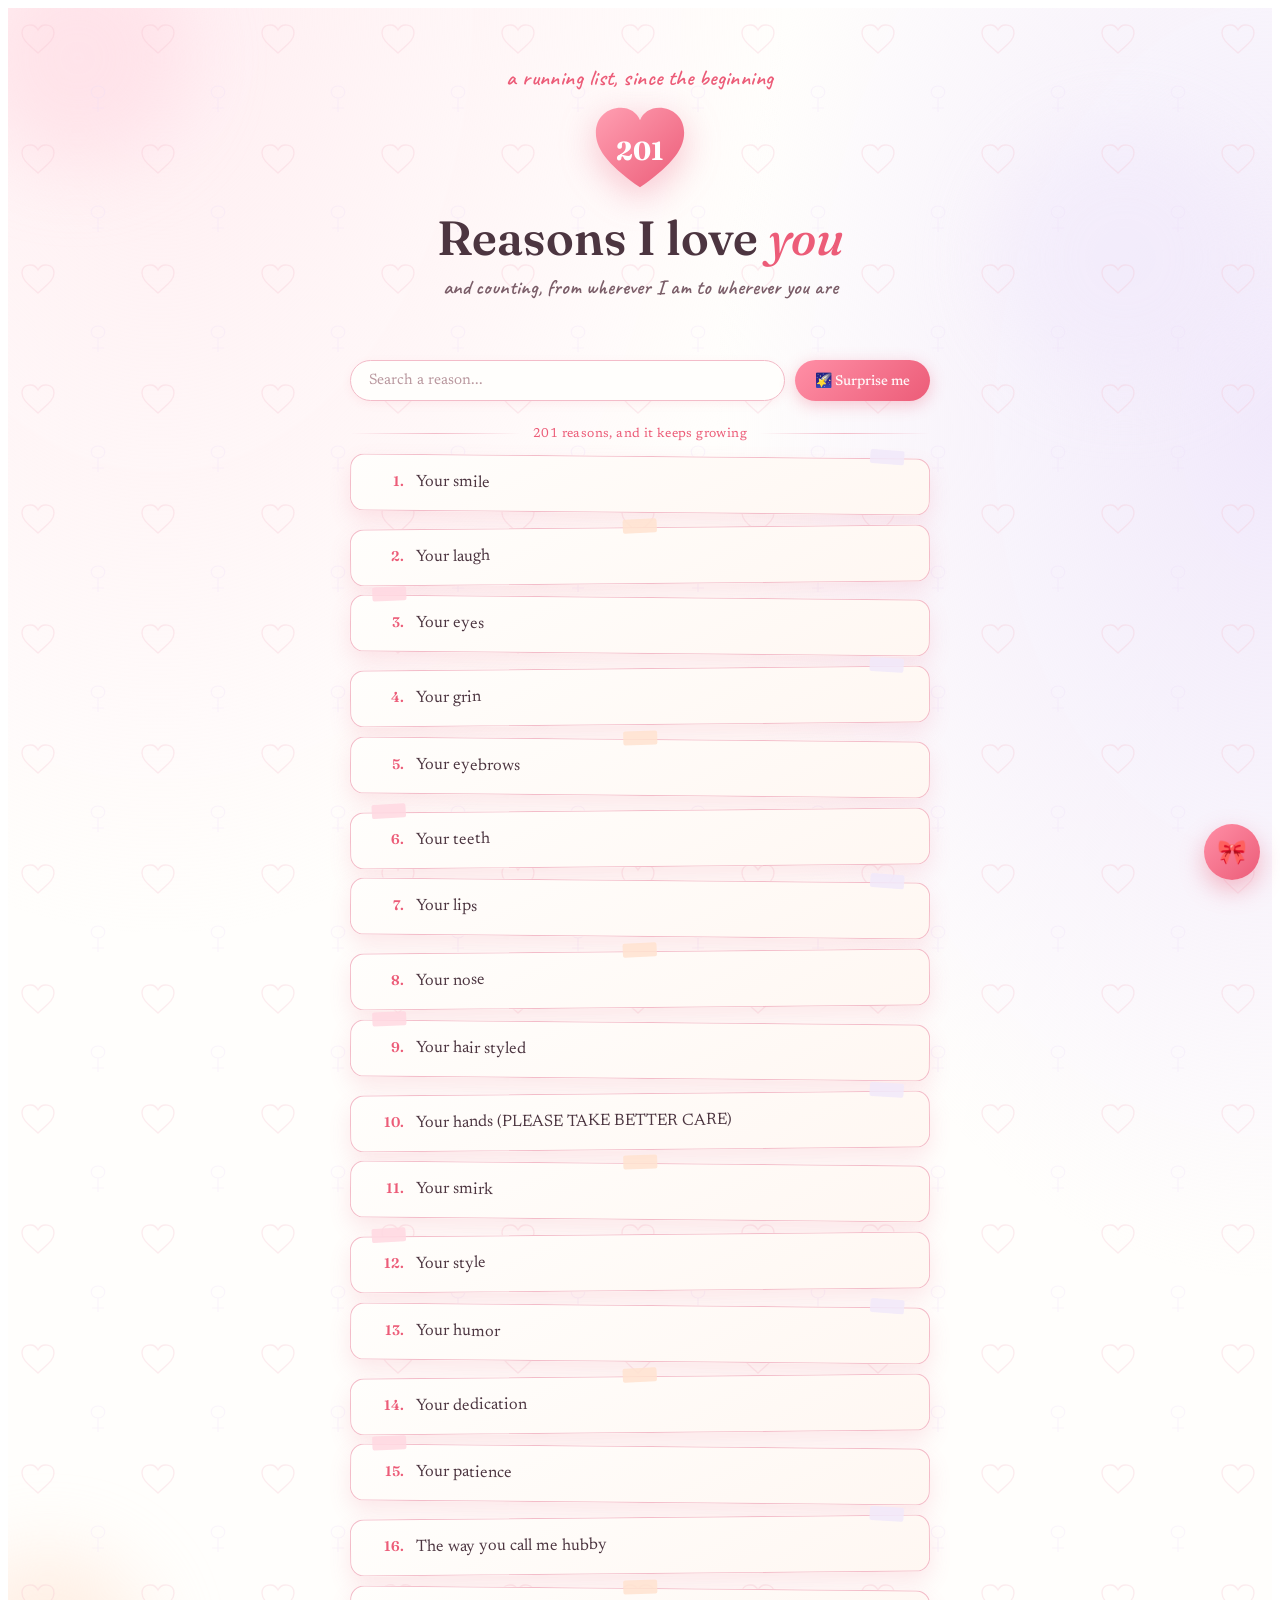
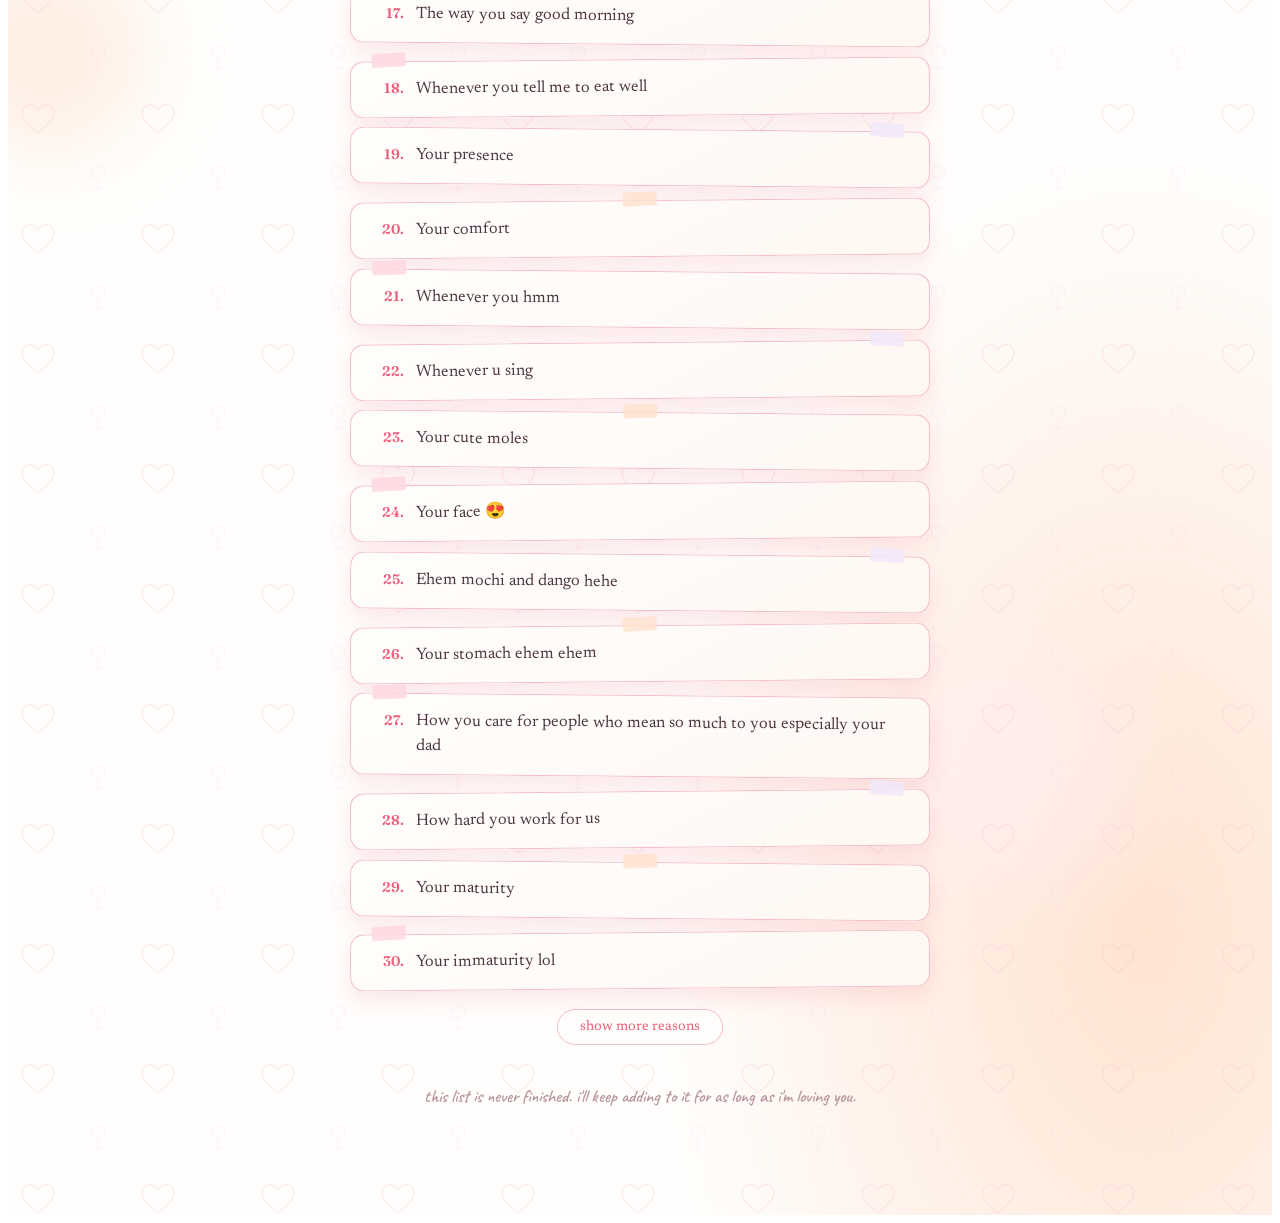
==== index.html @ fa2002d8 "Add files via upload" ====
<!DOCTYPE html>
<html lang="en">

<head>
    <meta charset="UTF-8">
    <meta name="viewport" content="width=device-width, initial-scale=1.0">

    <title>Reasons I Love You ❤️</title>

    <link rel="manifest" href="manifest.json">

    <meta name="theme-color" content="#F78DA7">

    <meta name="apple-mobile-web-app-capable" content="yes">
    <meta name="apple-mobile-web-app-status-bar-style" content="default">
    <meta name="apple-mobile-web-app-title" content="Love ❤️">

    <link rel="apple-touch-icon" href="icon-192.png">
</head>

<body>

<style>
@import url('https://fonts.googleapis.com/css2?family=Fraunces:opsz,wght@9..144,300;9..144,500;9..144,600;9..144,700&family=Newsreader:ital,wght@0,400;0,500;1,400&family=Caveat:wght@500;600;700&display=swap');

.dap-root {
  --white: #fffefc;
  --cream: #fff7f2;
  --blush: #ffeef2;
  --blush-mid: #ffd9e2;
  --lavender: #f1e9fb;
  --peach: #ffe3d1;
  --pink: #ff8fa6;
  --pink-deep: #ec5c78;
  --rose-line: #f3bcc9;
  --gold: #eec583;
  --gold-soft: #f6dcae;
  --ink: #4c3540;
  --ink-soft: #7a5d68;
  --muted: #b9989f;
  font-family: 'Newsreader', serif;
  color: var(--ink);
  background:
    radial-gradient(ellipse 90% 60% at 12% 0%, var(--blush) 0%, transparent 55%),
    radial-gradient(ellipse 80% 55% at 100% 15%, var(--lavender) 0%, transparent 55%),
    radial-gradient(ellipse 70% 50% at 90% 90%, var(--peach) 0%, transparent 55%),
    var(--white);
  min-height: 100vh;
  padding: 0;
  margin: 0;
  overflow-x: hidden;
  position: relative;
}

.dap-root * { box-sizing: border-box; }

/* ---------- background life: blobs, doodle texture, drifting petals ---------- */

.dap-blobs {
  position: absolute;
  inset: 0;
  overflow: hidden;
  pointer-events: none;
  z-index: 0;
}
.dap-blob {
  position: absolute;
  border-radius: 50%;
  filter: blur(38px);
  opacity: 0.55;
}

.dap-pattern {
  position: absolute;
  inset: 0;
  pointer-events: none;
  z-index: 0;
  opacity: 0.5;
  background-image: url("data:image/svg+xml,%3Csvg xmlns='http://www.w3.org/2000/svg' width='120' height='120'%3E%3Cg fill='none' stroke='%23f3bcc9' stroke-width='1.4' opacity='0.55'%3E%3Cpath d='M30 22c-4-8-16-6-16 3 0 8 9 13 16 20 7-7 16-12 16-20 0-9-12-11-16-3z'/%3E%3C/g%3E%3Cg fill='none' stroke='%23e9d8f7' stroke-width='1.2' opacity='0.5'%3E%3Cpath d='M90 78c9 0 9 12 0 12s-9-12 0-12z'/%3E%3Cpath d='M90 90v14M84 100h12'/%3E%3C/g%3E%3C/svg%3E");
  background-size: 120px 120px;
}

.dap-petals {
  position: absolute;
  inset: 0;
  overflow: hidden;
  pointer-events: none;
  z-index: 0;
}
.dap-petal {
  position: absolute;
  bottom: -30px;
  opacity: 0;
}
@media (prefers-reduced-motion: no-preference) {
  .dap-petal { animation: dapFloat linear infinite; }
}
@keyframes dapFloat {
  0% { transform: translateY(0) translateX(0) rotate(0deg); opacity: 0; }
  10% { opacity: 0.7; }
  50% { transform: translateY(-52vh) translateX(var(--dap-drift, 20px)) rotate(180deg); }
  90% { opacity: 0.5; }
  100% { transform: translateY(-100vh) translateX(0) rotate(360deg); opacity: 0; }
}

/* ---------- layout ---------- */

.dap-wrap {
  position: relative;
  z-index: 1;
  max-width: 620px;
  margin: 0 auto;
  padding: 56px 20px 90px;
}

.dap-hero {
  text-align: center;
  padding-bottom: 30px;
}

.dap-eyebrow {
  font-family: 'Caveat', cursive;
  font-weight: 600;
  font-size: 22px;
  color: var(--pink-deep);
  letter-spacing: 0.02em;
  margin-bottom: 4px;
}

.dap-heart-badge {
  width: 96px;
  height: 96px;
  margin: 8px auto 16px;
  position: relative;
}
.dap-heart-badge svg { width: 100%; height: 100%; filter: drop-shadow(0 10px 18px rgba(236, 92, 120, 0.35)); }
.dap-heart-count {
  position: absolute;
  inset: 0;
  display: flex;
  align-items: center;
  justify-content: center;
  padding-top: 6px;
  font-family: 'Fraunces', serif;
  font-weight: 700;
  font-size: 26px;
  color: #fff;
}

.dap-title {
  font-family: 'Fraunces', serif;
  font-optical-sizing: auto;
  font-weight: 600;
  font-size: clamp(32px, 8vw, 48px);
  line-height: 1.08;
  margin: 0 0 10px;
  color: var(--ink);
}
.dap-title em {
  font-style: italic;
  font-weight: 500;
  color: var(--pink-deep);
}

.dap-sub {
  color: var(--ink-soft);
  font-family: 'Caveat', cursive;
  font-weight: 600;
  font-size: 21px;
  margin: 0;
}

.dap-controls {
  display: flex;
  gap: 10px;
  margin: 30px 0 8px;
  align-items: center;
}

.dap-search {
  flex: 1;
  background: var(--white);
  border: 1px solid var(--rose-line);
  border-radius: 999px;
  padding: 12px 18px;
  color: var(--ink);
  font-family: 'Newsreader', serif;
  font-size: 15px;
  outline: none;
  box-shadow: 0 3px 10px rgba(236, 92, 120, 0.08);
  transition: border-color 0.2s ease, box-shadow 0.2s ease;
}
.dap-search::placeholder { color: var(--muted); }
.dap-search:focus { border-color: var(--pink); box-shadow: 0 3px 14px rgba(236, 92, 120, 0.18); }

.dap-shuffle {
  flex-shrink: 0;
  background: linear-gradient(135deg, var(--pink), var(--pink-deep));
  border: none;
  color: #fff5f7;
  font-family: 'Newsreader', serif;
  font-size: 14px;
  font-weight: 500;
  border-radius: 999px;
  padding: 12px 20px;
  cursor: pointer;
  display: flex;
  align-items: center;
  gap: 7px;
  box-shadow: 0 4px 16px rgba(236, 92, 120, 0.32);
  transition: transform 0.15s ease, box-shadow 0.15s ease;
  white-space: nowrap;
}
.dap-shuffle:hover { transform: translateY(-1px); box-shadow: 0 6px 20px rgba(236, 92, 120, 0.42); }
.dap-shuffle:active { transform: translateY(0); }

.dap-spotlight {
  position: relative;
  margin: 22px 0 6px;
  padding: 26px 24px;
  border-radius: 18px;
  background: linear-gradient(160deg, var(--white), var(--blush));
  color: var(--ink);
  box-shadow: 0 18px 40px rgba(236, 92, 120, 0.18), 0 0 0 1px var(--rose-line) inset;
  transform-origin: top center;
  animation: dapSpotlightIn 0.5s cubic-bezier(0.2, 0.9, 0.3, 1.2);
}
@keyframes dapSpotlightIn {
  from { opacity: 0; transform: translateY(-14px) scale(0.96); }
  to { opacity: 1; transform: translateY(0) scale(1); }
}
.dap-spotlight-label {
  font-family: 'Caveat', cursive;
  font-weight: 600;
  font-size: 19px;
  color: var(--pink-deep);
  margin-bottom: 6px;
  display: block;
}
.dap-spotlight-text {
  font-family: 'Fraunces', serif;
  font-weight: 500;
  font-size: clamp(19px, 4.4vw, 23px);
  line-height: 1.4;
  margin: 0;
}
.dap-spotlight-close {
  position: absolute;
  top: 14px; right: 16px;
  background: none;
  border: none;
  color: var(--muted);
  font-size: 20px;
  cursor: pointer;
  line-height: 1;
  padding: 4px;
}

.dap-count-line {
  text-align: center;
  color: var(--muted);
  font-size: 13px;
  letter-spacing: 0.03em;
  margin: 26px 0 16px;
  display: flex;
  align-items: center;
  gap: 12px;
}
.dap-count-line::before, .dap-count-line::after {
  content: "";
  flex: 1;
  height: 1px;
  background: linear-gradient(90deg, transparent, var(--rose-line), transparent);
}
.dap-count-line span { color: var(--pink-deep); white-space: nowrap; }

.dap-list {
  display: flex;
  flex-direction: column;
  gap: 14px;
}

.dap-card {
  position: relative;
  background: linear-gradient(155deg, var(--white), var(--cream));
  color: var(--ink);
  border-radius: 14px;
  padding: 16px 20px;
  box-shadow: 0 10px 22px rgba(236, 92, 120, 0.14), 0 0 0 1px var(--rose-line) inset;
  display: flex;
  gap: 12px;
  align-items: flex-start;
  transition: transform 0.15s ease, box-shadow 0.15s ease;
}
.dap-card:nth-child(even) { transform: rotate(-0.5deg); }
.dap-card:nth-child(odd) { transform: rotate(0.5deg); }
.dap-card:hover { transform: translateY(-2px) rotate(0deg); box-shadow: 0 14px 28px rgba(236, 92, 120, 0.2), 0 0 0 1px var(--pink) inset; }

.dap-card::before {
  content: "";
  position: absolute;
  top: -8px;
  left: 22px;
  width: 34px;
  height: 14px;
  border-radius: 2px;
  opacity: 0.85;
  transform: rotate(-3deg);
}
.dap-card:nth-child(3n)::before { background: var(--blush-mid); left: 22px; transform: rotate(-3deg); }
.dap-card:nth-child(3n+1)::before { background: var(--lavender); left: auto; right: 26px; transform: rotate(4deg); }
.dap-card:nth-child(3n+2)::before { background: var(--peach); left: 50%; margin-left: -17px; transform: rotate(-2deg); }

.dap-num {
  font-family: 'Fraunces', serif;
  font-weight: 600;
  font-size: 14px;
  color: var(--pink-deep);
  min-width: 34px;
  text-align: right;
  padding-top: 2px;
  flex-shrink: 0;
}

.dap-text {
  font-size: 16.5px;
  line-height: 1.5;
  margin: 0;
}

.dap-empty {
  text-align: center;
  color: var(--muted);
  font-family: 'Caveat', cursive;
  font-weight: 600;
  font-size: 20px;
  padding: 30px 0;
}

.dap-more {
  display: block;
  margin: 20px auto 0;
  background: var(--white);
  border: 1px solid var(--rose-line);
  color: var(--pink-deep);
  padding: 10px 22px;
  border-radius: 999px;
  font-family: 'Newsreader', serif;
  font-size: 14px;
  cursor: pointer;
  transition: background 0.2s ease, box-shadow 0.2s ease;
}
.dap-more:hover { background: var(--blush); box-shadow: 0 4px 14px rgba(236, 92, 120, 0.16); }

.dap-footer-note {
  text-align: center;
  font-family: 'Caveat', cursive;
  font-weight: 600;
  color: var(--muted);
  font-size: 18px;
  margin-top: 40px;
}

/* ---------- stickers ---------- */

.dap-sticker-layer {
  position: absolute;
  inset: 0;
  z-index: 4;
  pointer-events: none;
}

.dap-sticker {
  position: absolute;
  pointer-events: auto;
  touch-action: none;
  cursor: grab;
  user-select: none;
  filter: drop-shadow(0 6px 10px rgba(76, 53, 64, 0.18));
  transition: filter 0.15s ease;
}
.dap-sticker:active { cursor: grabbing; }
.dap-sticker svg { display: block; width: 100%; height: 100%; }
.dap-sticker img { display: block; width: 100%; height: 100%; object-fit: contain; pointer-events: none; }
.dap-sticker.dap-selected {
  outline: 2px dashed var(--pink);
  outline-offset: 6px;
  border-radius: 8px;
}

.dap-sticker-toolbar {
  position: absolute;
  bottom: calc(100% + 10px);
  left: 50%;
  transform: translateX(-50%);
  display: flex;
  gap: 6px;
  background: var(--white);
  border: 1px solid var(--rose-line);
  border-radius: 999px;
  padding: 5px 6px;
  box-shadow: 0 8px 18px rgba(76, 53, 64, 0.18);
  white-space: nowrap;
}
.dap-sticker-toolbar button {
  border: none;
  background: none;
  cursor: pointer;
  font-size: 15px;
  width: 26px;
  height: 26px;
  border-radius: 50%;
  display: flex;
  align-items: center;
  justify-content: center;
  color: var(--ink-soft);
  transition: background 0.15s ease;
}
.dap-sticker-toolbar button:hover { background: var(--blush); }
.dap-sticker-toolbar button.dap-sticker-delete { color: var(--pink-deep); }

.dap-sticker-tray {
  position: fixed;
  right: 20px;
  bottom: 20px;
  z-index: 20;
}
.dap-sticker-fab {
  width: 56px;
  height: 56px;
  border-radius: 50%;
  border: none;
  background: linear-gradient(135deg, var(--pink), var(--pink-deep));
  color: #fff;
  font-size: 24px;
  cursor: pointer;
  box-shadow: 0 10px 24px rgba(236, 92, 120, 0.4);
  display: flex;
  align-items: center;
  justify-content: center;
  transition: transform 0.15s ease;
}
.dap-sticker-fab:hover { transform: scale(1.06); }

.dap-sticker-panel {
  position: absolute;
  right: 0;
  bottom: 68px;
  width: 220px;
  background: var(--white);
  border: 1px solid var(--rose-line);
  border-radius: 16px;
  padding: 16px;
  box-shadow: 0 16px 36px rgba(76, 53, 64, 0.22);
}
.dap-sticker-panel-head {
  display: flex;
  align-items: center;
  justify-content: space-between;
  margin-bottom: 10px;
}
.dap-sticker-panel-title {
  font-family: 'Caveat', cursive;
  font-weight: 600;
  font-size: 19px;
  color: var(--pink-deep);
}
.dap-sticker-panel-close {
  border: none;
  background: none;
  color: var(--muted);
  font-size: 18px;
  cursor: pointer;
  line-height: 1;
}
.dap-sticker-options {
  display: grid;
  grid-template-columns: repeat(4, 1fr);
  gap: 8px;
  margin-bottom: 12px;
}
.dap-sticker-option {
  width: 100%;
  aspect-ratio: 1;
  border: 1px solid var(--rose-line);
  background: var(--cream);
  border-radius: 10px;
  cursor: pointer;
  padding: 6px;
  transition: transform 0.15s ease, background 0.15s ease;
}
.dap-sticker-option:hover { transform: translateY(-1px); background: var(--blush); }
.dap-sticker-option svg { width: 100%; height: 100%; }

.dap-sticker-upload {
  display: flex;
  align-items: center;
  justify-content: center;
  gap: 6px;
  border: 1px dashed var(--pink);
  border-radius: 10px;
  padding: 10px;
  font-size: 13.5px;
  color: var(--pink-deep);
  cursor: pointer;
  text-align: center;
  transition: background 0.15s ease;
}
.dap-sticker-upload:hover { background: var(--blush); }

.dap-sticker-hint {
  font-size: 11.5px;
  color: var(--muted);
  text-align: center;
  margin-top: 8px;
  line-height: 1.4;
}

@media (max-width: 420px) {
  .dap-controls { flex-wrap: wrap; }
  .dap-shuffle { width: 100%; justify-content: center; }
  .dap-sticker-panel { width: 200px; }
}

.update-popup{

position:fixed;
inset:0;

background:rgba(0,0,0,.45);

display:flex;

justify-content:center;

align-items:center;

z-index:99999;

backdrop-filter:blur(8px);

transition:.35s;

}

.hidden{

opacity:0;
pointer-events:none;

}

.update-card{

background:white;

width:330px;

max-width:90%;

border-radius:25px;

padding:30px;

text-align:center;

box-shadow:0 20px 60px rgba(0,0,0,.25);

animation:pop .35s ease;

}

.heart{

font-size:60px;

margin-bottom:15px;

animation:pulse 2s infinite;

}

.update-card h2{

margin-bottom:10px;

}

.update-card p{

line-height:1.6;

color:#666;

margin-bottom:25px;

}

#updateBtn{

border:none;

background:#F78DA7;

color:white;

padding:14px 28px;

border-radius:30px;

font-size:16px;

cursor:pointer;

transition:.25s;

}

#updateBtn:hover{

transform:scale(1.05);

}

@keyframes pop{

from{

transform:scale(.8);

opacity:0;

}

to{

transform:scale(1);

opacity:1;

}

}

@keyframes pulse{

50%{

transform:scale(1.08);

}

}
</style>

<div class="dap-root" id="dapRoot">
  <div class="dap-blobs" id="dapBlobs"></div>
  <div class="dap-pattern"></div>
  <div class="dap-petals" id="dapPetals"></div>
  <div class="dap-sticker-layer" id="dapStickerLayer"></div>

  <div class="dap-wrap">

    <div class="dap-hero">
      <div class="dap-eyebrow">a running list, since the beginning</div>
      <div class="dap-heart-badge">
        <svg viewBox="0 0 100 90" xmlns="http://www.w3.org/2000/svg">
          <defs>
            <linearGradient id="dapHeartGrad" x1="0" y1="0" x2="1" y2="1">
              <stop offset="0%" stop-color="#ff9fb2"/>
              <stop offset="100%" stop-color="#ec5c78"/>
            </linearGradient>
          </defs>
          <path fill="url(#dapHeartGrad)" d="M50 86C22 66 4 49 4 29 4 13 16 3 30 3c9 0 17 5 20 13 3-8 11-13 20-13 14 0 26 10 26 26 0 20-18 37-46 57z"/>
        </svg>
        <div class="dap-heart-count" id="dapMoonCount">200</div>
      </div>
      <h1 class="dap-title">Reasons I love <em>you</em></h1>
      <p class="dap-sub">and counting, from wherever I am to wherever you are</p>
    </div>

    <div class="dap-controls">
      <input class="dap-search" id="dapSearch" type="text" placeholder="Search a reason..." />
      <button class="dap-shuffle" id="dapShuffle">🌠 Surprise me</button>
    </div>

    <div id="dapSpotlightHolder"></div>

    <div class="dap-count-line"><span id="dapCountLine">200 reasons, and it keeps growing</span></div>

    <div class="dap-list" id="dapList"></div>
    <div id="dapEmpty" class="dap-empty" style="display:none;">no reasons match that search — but there are hundreds more below 🤍</div>
    <button class="dap-more" id="dapMore" style="display:none;">show more reasons</button>

    <p class="dap-footer-note">this list is never finished. i'll keep adding to it for as long as i'm loving you.</p>
  </div>

  <div class="dap-sticker-tray">
    <button class="dap-sticker-fab" id="dapStickerFab" aria-label="Add sticker" title="Add sticker">🎀</button>
    <div class="dap-sticker-panel" id="dapStickerPanel" hidden>
      <div class="dap-sticker-panel-head">
        <span class="dap-sticker-panel-title">add a sticker</span>
        <button class="dap-sticker-panel-close" id="dapStickerPanelClose" aria-label="close">×</button>
      </div>
      <div class="dap-sticker-options" id="dapStickerOptions"></div>
      <label class="dap-sticker-upload">
        📎 upload a PNG
        <input type="file" accept="image/png,image/jpeg,image/webp" id="dapStickerUpload" hidden />
      </label>
      <div class="dap-sticker-hint">drag stickers anywhere · tap one to resize, rotate or delete</div>
    </div>
  </div>
</div>

<script>
(function () {
  const STORAGE_KEY = 'reasons';
  const STICKER_KEY = 'stickers';
  const SHARED = true;

  const SEED_REASONS = [
    "Your smile","Your laugh","Your eyes","Your grin","Your eyebrows","Your teeth","Your lips","Your nose",
    "Your hair styled","Your hands (PLEASE TAKE BETTER CARE)","Your smirk","Your style","Your humor",
    "Your dedication","Your patience","The way you call me hubby","The way you say good morning",
    "Whenever you tell me to eat well","Your presence","Your comfort","Whenever you hmm","Whenever u sing",
    "Your cute moles","Your face 😍","Ehem mochi and dango hehe","Your stomach ehem ehem",
    "How you care for people who mean so much to you especially your dad","How hard you work for us",
    "Your maturity","Your immaturity lol","Your sleepy voice when u wake up",
    "Whenever you welcome me back or when im going out","The way you say ni-","Your drawings",
    "Your silly poses and pictures","How you respect me and my choices","How you support me in everything i do",
    "Your movie/show recommendations","How you cherish what people give you","How strong you are mentally",
    "I love calling you my girlfriend","I love calling you my wife","How you talk about our future",
    "YOUR DANCING LOL I STILL REMEMBER HAHA","Your freaky side hehe","Your weird side (my fav)",
    "Whenever you blow kisses","Your voice holy Your voice is my fav","Your art",
    "I love you honey mwah mwah ❤️","The way you try to hide when u get shy","The way you scrunch your nose",
    "How you remember tiny details about me","How you say my name when you're annoyed lol",
    "Your competitive side during games","How you pout (i can tell by the way u talk) when you lose",
    "How you still say \"hug me\" over call, even from far away","How you hum","Your handwriting",
    "How you still sit through a call even when you're exhausted from work","How you get excited over food",
    "Your bravery when things get hard","How honest you are with me","Your random thoughts you text me",
    "The way you say \"wait wait wait\" or \"did you know?\" before telling a story",
    "Your storytelling, even the long ones","How you always double check if I ate",
    "Your protectiveness over the people you love","How you apologize when you're wrong",
    "The kiss you always send, like it's real","The way you fall asleep on calls","Your morning texts",
    "Your soft spot for animals","How you talk to pets in baby voice","Your organized chaos",
    "How you plan surprises for me","Your terrible jokes that make me laugh anyway",
    "The way you say \"no but listen\"","How you remember our inside jokes","Your loyalty",
    "How you never give up on us","The way you style your clothing","How you dance to TikTok dances",
    "Your bad singing that I secretly love","How you take care of me when I'm sick over the phone",
    "The way you say \"take care\" every time","Your ambition","How you dream big for us",
    "Your soft heart under all the sarcasm","How you tease me but mean well",
    "Your resting face that looks mad but isn't","How you get shy over compliments",
    "Your effort in every little thing you do","The way you say my name softly",
    "How just hearing your voice fixes my whole day",
    "How you still make time for me between shifts, even exhausted","Your jealousy that you try to hide",
    "How you always choose us over pride","Your patience with my nonsense","The way you listen when I rant",
    "Your advice","How you never make me feel small","Your childhood stories",
    "How your eyes light up talking about your passions","How you save memes for me",
    "Your bad moods that still soften around me","How you never sleep angry","Your forgiveness",
    "The way you say sorry first","Your quiet strength","How you show up even when tired",
    "Your effort to understand me","The way you remember my schedule better than I do",
    "Your reminders to drink water","How you keep photos of me","Your nostalgia over small moments",
    "How you say \"remember when\"","How you still wake up at 4am and show up for work",
    "How you make your data last just to keep talking to me",
    "How you squeeze in a text on your break just so I know you're okay","Your calm during my panics",
    "How you ground me","Your silence that still comforts me",
    "How you stay on the phone with me even in silence, just so I'm not alone","Your randomness",
    "How you make ordinary days feel special","Your excitement over small wins","How proud you get of me",
    "How you defend me","How protective you are of me even from miles away","Your manners",
    "How you treat strangers kindly","Your patience with kids LOL",
    "How gentle you are with people who are struggling","Your empathy","How you cry at movies and deny it",
    "Your soft spot for sad songs","How you get quiet when you're deep in thought",
    "How you always come back to talk it out","Your communication, even when it's hard",
    "How you never give me silent treatment for long ehem","Your maturity in fights",
    "How you choose us over winning arguments","Your softness after an argument",
    "How you always check if I'm okay after","Your care in little gestures","Your thoughtfulness in gifts",
    "How you notice when something's off with me","Your intuition about my moods",
    "How you always know what to say","Your comfort food recommendations","Your generosity",
    "How you never make me feel like a burden","Your patience teaching me things",
    "How you explain things simply","Your knowledge, you know a bit of everything",
    "How curious you are about the world","Your love for learning","How you get invested in random topics",
    "Your rants about things you're passionate about","How cute you look mid-rant",
    "Your determination once you set a goal","How you never really quit on things that matter",
    "Your resilience","How you bounce back from bad days","Your optimism, even when it's hard to have",
    "How you make me believe in good things again","Your faith in us",
    "How you never doubt \"us\" even when you doubt yourself","Your vulnerability with me",
    "How you let me see you cry","Your trust in me","How safe I feel with you","Your home-like feeling",
    "How you feel like comfort and adventure at once","Your future plans that always include me",
    "How you say \"when we\" instead of \"if we\"","Your little rituals with me",
    "How you never let a day pass without saying you love me","Your everything, honestly",
    "How lucky I feel to call you mine","How you never make the distance feel like an excuse",
    "How you send me pics of your day so I feel included in it",
    "How you never end a call without saying goodnight properly",
    "How you never let the distance stop you from being present in my life",
    "How you make me feel close to you despite the miles between us",
    "How you show me around wherever you are through video call",
    "How you text \"im home\" so I don't worry",
    "How you text \"welcome home\" which makes me feel im at home with you",
    "How you make effort to learn things about where I live",
    "The way you make effort to learn about my culture and religion",
    "How open you are to adopting my culture","How you fall asleep on call just to feel like I'm there",
    "How out of a whole group, it was always you I kept talking to after everyone else logged off",
    "How during my worst week, you still showed up for me",
    "How you've never made this feel one-sided, even from a whole country away",
    "How loving you long distance taught me patience I didn't know I had",
    "How whatever it takes to get to you, I'd rather do that than not have you",
    "How I know this type of love isn't easy, but the one that lasts a lifetime",
    "How hard you make me work for u",
    "I love you, today, tomorrow, and every day after mwah mwah ❤️"
  ];

  let reasons = [];
  let visibleCount = 30;
  const BATCH = 30;

  const listEl = document.getElementById('dapList');
  const emptyEl = document.getElementById('dapEmpty');
  const moreBtn = document.getElementById('dapMore');
  const searchEl = document.getElementById('dapSearch');
  const moonCountEl = document.getElementById('dapMoonCount');
  const countLineEl = document.getElementById('dapCountLine');
  const shuffleBtn = document.getElementById('dapShuffle');
  const spotlightHolder = document.getElementById('dapSpotlightHolder');

  function makeBlobs() {
    const holder = document.getElementById('dapBlobs');
    const specs = [
      { top: '-60px', left: '-40px', size: 220, color: 'var(--blush-mid)' },
      { top: '120px', left: '78%', size: 260, color: 'var(--lavender)' },
      { top: '55%', left: '-60px', size: 200, color: 'var(--peach)' },
      { top: '80%', left: '70%', size: 240, color: 'var(--blush)' }
    ];
    holder.innerHTML = specs.map(s =>
      `<div class="dap-blob" style="top:${s.top};left:${s.left};width:${s.size}px;height:${s.size}px;background:${s.color};"></div>`
    ).join('');
  }

  function makePetals() {
    const holder = document.getElementById('dapPetals');
    let html = '';
    const hearts = ['#ff9fb2', '#f3bcc9', '#e9c3ec'];
    for (let i = 0; i < 14; i++) {
      const left = Math.random() * 100;
      const size = Math.random() * 10 + 10;
      const duration = (Math.random() * 10 + 14).toFixed(1);
      const delay = (Math.random() * 14).toFixed(1);
      const drift = (Math.random() * 60 - 30).toFixed(0);
      const color = hearts[i % hearts.length];
      html += `<svg class="dap-petal" viewBox="0 0 32 28" style="left:${left}%;width:${size}px;height:${size}px;animation-duration:${duration}s;animation-delay:${delay}s;--dap-drift:${drift}px;">
        <path fill="${color}" d="M16 26C7 20 1 15 1 9 1 4 5 1 9 1c3 0 6 2 7 5 1-3 4-5 7-5 4 0 8 3 8 8 0 6-6 11-15 17z"/>
      </svg>`;
    }
    holder.innerHTML = html;
  }

  async function loadReasons() {
    try {
      const result = await window.storage.get(STORAGE_KEY, SHARED);
      if (result && result.value) {
        reasons = JSON.parse(result.value);
      } else {
        reasons = SEED_REASONS.map((t, i) => ({ id: 'r' + i, text: t }));
        await window.storage.set(STORAGE_KEY, JSON.stringify(reasons), SHARED);
      }
    } catch (e) {
      reasons = SEED_REASONS.map((t, i) => ({ id: 'r' + i, text: t }));
      try { await window.storage.set(STORAGE_KEY, JSON.stringify(reasons), SHARED); } catch (e2) {}
    }
    renderAll();
  }

  function renderAll() {
    moonCountEl.textContent = reasons.length;
    countLineEl.textContent = reasons.length + ' reasons, and it keeps growing';
    renderList();
  }

  function renderList() {
    const query = searchEl.value.trim().toLowerCase();
    const filtered = query
      ? reasons.filter(r => r.text.toLowerCase().includes(query))
      : reasons;

    const slice = query ? filtered : filtered.slice(0, visibleCount);

    listEl.innerHTML = '';
    if (slice.length === 0) {
      emptyEl.style.display = 'block';
    } else {
      emptyEl.style.display = 'none';
      slice.forEach((r) => {
        const idx = reasons.indexOf(r) + 1;
        const card = document.createElement('div');
        card.className = 'dap-card';
        card.innerHTML = `<span class="dap-num">${idx}.</span><p class="dap-text"></p>`;
        card.querySelector('.dap-text').textContent = r.text;
        listEl.appendChild(card);
      });
    }

    moreBtn.style.display = (!query && filtered.length > visibleCount) ? 'block' : 'none';
  }

  moreBtn.addEventListener('click', () => {
    visibleCount += BATCH;
    renderList();
  });

  searchEl.addEventListener('input', () => renderList());

  shuffleBtn.addEventListener('click', () => {
    if (reasons.length === 0) return;
    const pick = reasons[Math.floor(Math.random() * reasons.length)];
    spotlightHolder.innerHTML = `
      <div class="dap-spotlight">
        <button class="dap-spotlight-close" aria-label="close">×</button>
        <span class="dap-spotlight-label">reason #${reasons.indexOf(pick) + 1}</span>
        <p class="dap-spotlight-text"></p>
      </div>
    `;
    spotlightHolder.querySelector('.dap-spotlight-text').textContent = pick.text;
    spotlightHolder.querySelector('.dap-spotlight-close').addEventListener('click', () => {
      spotlightHolder.innerHTML = '';
    });
  });

  makeBlobs();
  makePetals();
  loadReasons();

  /* ---------------- stickers ---------------- */

  const BUILT_IN_STICKERS = [
    { id: 'heart', svg: '<svg viewBox="0 0 100 90"><path fill="#ec5c78" d="M50 86C22 66 4 49 4 29 4 13 16 3 30 3c9 0 17 5 20 13 3-8 11-13 20-13 14 0 26 10 26 26 0 20-18 37-46 57z"/></svg>' },
    { id: 'flower', svg: '<svg viewBox="0 0 100 100"><g fill="#ff9fb2"><circle cx="50" cy="26" r="17"/><circle cx="74" cy="50" r="17"/><circle cx="50" cy="74" r="17"/><circle cx="26" cy="50" r="17"/></g><circle cx="50" cy="50" r="15" fill="#f6dcae"/></svg>' },
    { id: 'bow', svg: '<svg viewBox="0 0 100 60"><path fill="#f2647d" d="M46 30 6 6c-4 12-4 36 0 48zM54 30l40-24c4 12 4 36 0 48z"/><circle cx="50" cy="30" r="9" fill="#ec5c78"/></svg>' },
    { id: 'sparkle', svg: '<svg viewBox="0 0 100 100"><path fill="#eec583" d="M50 4c3 26 16 39 42 42-26 3-39 16-42 42-3-26-16-39-42-42 26-3 39-16 42-42z"/></svg>' },
    { id: 'kiss', svg: '<svg viewBox="0 0 100 60"><path fill="#ec5c78" d="M20 24c8-14 30-14 30 4 0-18 22-18 30-4 6 11-8 24-30 32-22-8-36-21-30-32z"/></svg>' },
    { id: 'cloud', svg: '<svg viewBox="0 0 100 60"><path fill="#e9d8f7" d="M25 50a17 17 0 010-34 22 22 0 0142-8 18 18 0 0113 33z"/></svg>' },
    { id: 'star', svg: '<svg viewBox="0 0 100 100"><path fill="#f6dcae" d="M50 4l13 30 33 4-24 23 6 33-28-16-28 16 6-33-24-23 33-4z"/></svg>' },
    { id: 'ribbon', svg: '<svg viewBox="0 0 100 100"><path fill="#f3bcc9" d="M50 10a20 20 0 110 40 20 20 0 010-40z"/><path fill="#ec5c78" d="M42 46l-14 44 22-12 22 12-14-44z"/></svg>' }
  ];

  let stickers = [];
  let selectedId = null;
  const stickerLayer = document.getElementById('dapStickerLayer');
  const stickerFab = document.getElementById('dapStickerFab');
  const stickerPanel = document.getElementById('dapStickerPanel');
  const stickerPanelClose = document.getElementById('dapStickerPanelClose');
  const stickerOptions = document.getElementById('dapStickerOptions');
  const stickerUpload = document.getElementById('dapStickerUpload');

  stickerOptions.innerHTML = BUILT_IN_STICKERS.map(s =>
    `<button type="button" class="dap-sticker-option" data-sticker="${s.id}">${s.svg}</button>`
  ).join('');

  async function loadStickers() {
    try {
      const result = await window.storage.get(STICKER_KEY, SHARED);
      stickers = (result && result.value) ? JSON.parse(result.value) : [];
    } catch (e) {
      stickers = [];
    }
    renderStickers();
  }

  async function saveStickers() {
    try { await window.storage.set(STICKER_KEY, JSON.stringify(stickers), SHARED); } catch (e) {}
  }

  function renderStickers() {
    stickerLayer.innerHTML = '';
    stickers.forEach(s => stickerLayer.appendChild(buildStickerEl(s)));
  }

  function buildStickerEl(s) {
    const el = document.createElement('div');
    el.className = 'dap-sticker';
    el.dataset.id = s.id;
    el.style.left = s.x + '%';
    el.style.top = s.y + '%';
    el.style.width = (s.size || 70) + 'px';
    el.style.height = (s.size || 70) + 'px';
    el.style.transform = `translate(-50%, -50%) rotate(${s.rot || 0}deg)`;
    if (s.type === 'image') {
      el.innerHTML = `<img src="${s.content}" alt="sticker" draggable="false" />`;
    } else {
      el.innerHTML = s.content;
    }
    attachStickerEvents(el, s);
    if (s.id === selectedId) {
      el.classList.add('dap-selected');
      el.appendChild(buildToolbar(s));
    }
    return el;
  }

  function buildToolbar(s) {
    const tb = document.createElement('div');
    tb.className = 'dap-sticker-toolbar';
    tb.innerHTML = `
      <button type="button" data-act="smaller" title="smaller">–</button>
      <button type="button" data-act="bigger" title="bigger">+</button>
      <button type="button" data-act="rotate" title="rotate">↺</button>
      <button type="button" class="dap-sticker-delete" data-act="delete" title="delete">×</button>
    `;
    tb.addEventListener('pointerdown', e => e.stopPropagation());
    tb.addEventListener('click', (e) => {
      const act = e.target.closest('button')?.dataset.act;
      if (!act) return;
      if (act === 'smaller') s.size = Math.max(28, (s.size || 70) - 12);
      if (act === 'bigger') s.size = Math.min(220, (s.size || 70) + 12);
      if (act === 'rotate') s.rot = ((s.rot || 0) + 20) % 360;
      if (act === 'delete') {
        stickers = stickers.filter(x => x.id !== s.id);
        selectedId = null;
      }
      saveStickers();
      renderStickers();
    });
    return tb;
  }

  function attachStickerEvents(el, s) {
    let dragging = false;
    let startX, startY, origX, origY;

    el.addEventListener('pointerdown', (e) => {
      e.stopPropagation();
      dragging = true;
      selectedId = s.id;
      el.setPointerCapture(e.pointerId);
      startX = e.clientX;
      startY = e.clientY;
      origX = s.x;
      origY = s.y;
      renderStickers();
    });

    el.addEventListener('pointermove', (e) => {
      if (!dragging) return;
      const rootRect = document.getElementById('dapRoot').getBoundingClientRect();
      const dx = ((e.clientX - startX) / rootRect.width) * 100;
      const dy = ((e.clientY - startY) / rootRect.height) * 100;
      s.x = Math.min(98, Math.max(2, origX + dx));
      s.y = Math.min(98, Math.max(2, origY + dy));
      el.style.left = s.x + '%';
      el.style.top = s.y + '%';
    });

    function endDrag(e) {
      if (!dragging) return;
      dragging = false;
      saveStickers();
    }
    el.addEventListener('pointerup', endDrag);
    el.addEventListener('pointercancel', endDrag);
  }

  document.getElementById('dapRoot').addEventListener('pointerdown', (e) => {
    if (!e.target.closest('.dap-sticker')) {
      if (selectedId !== null) { selectedId = null; renderStickers(); }
    }
  });

  function addSticker(type, content) {
    const s = {
      id: 's' + Date.now() + Math.floor(Math.random() * 999),
      type,
      content,
      x: 20 + Math.random() * 60,
      y: 15 + Math.random() * 60,
      size: 70,
      rot: Math.floor(Math.random() * 20 - 10)
    };
    stickers.push(s);
    selectedId = s.id;
    saveStickers();
    renderStickers();
  }

  stickerFab.addEventListener('click', () => {
    stickerPanel.hidden = !stickerPanel.hidden;
  });
  stickerPanelClose.addEventListener('click', () => { stickerPanel.hidden = true; });

  stickerOptions.addEventListener('click', (e) => {
    const btn = e.target.closest('.dap-sticker-option');
    if (!btn) return;
    const found = BUILT_IN_STICKERS.find(s => s.id === btn.dataset.sticker);
    if (found) addSticker('svg', found.svg);
  });

  stickerUpload.addEventListener('change', (e) => {
    const file = e.target.files && e.target.files[0];
    if (!file) return;
    const reader = new FileReader();
    reader.onload = () => {
      const img = new Image();
      img.onload = () => {
        const maxDim = 260;
        const scale = Math.min(1, maxDim / Math.max(img.width, img.height));
        const canvas = document.createElement('canvas');
        canvas.width = Math.round(img.width * scale);
        canvas.height = Math.round(img.height * scale);
        const ctx = canvas.getContext('2d');
        ctx.drawImage(img, 0, 0, canvas.width, canvas.height);
        const dataUrl = canvas.toDataURL('image/png');
        addSticker('image', dataUrl);
      };
      img.src = reader.result;
    };
    reader.readAsDataURL(file);
    stickerUpload.value = '';
  });

  loadStickers();
})();
</script>
<script>
if ("serviceWorker" in navigator) {

    window.addEventListener("load", async () => {

        const registration =
            await navigator.serviceWorker.register("./service-worker.js");

        registration.addEventListener("updatefound", () => {

            const worker = registration.installing;

            worker.addEventListener("statechange", () => {

                if (
                    worker.state === "installed" &&
                    navigator.serviceWorker.controller
                ) {

                    showUpdatePopup();

                }

            });

        });

    });

}

function showUpdatePopup() {

    document
        .getElementById("updatePopup")
        .classList.remove("hidden");

}

document
.getElementById("updateBtn")
.addEventListener("click", () => {

    window.location.reload();

});
</script>
<script>
setInterval(async () => {

    if (!navigator.serviceWorker) return;

    const registration = await navigator.serviceWorker.getRegistration();

    if (registration) {

        registration.update();

    }

}, 60000);
</script>
<!-- Update Popup -->
<div id="updatePopup" class="update-popup hidden">
    <div class="update-card">

        <div class="heart">💖</div>

        <h2>A Little Surprise!</h2>

        <p>
            I've added new reasons why I love you.
        </p>

        <button id="updateBtn">
            Read Them ❤️
        </button>

    </div>
</div>
</body>
</html>
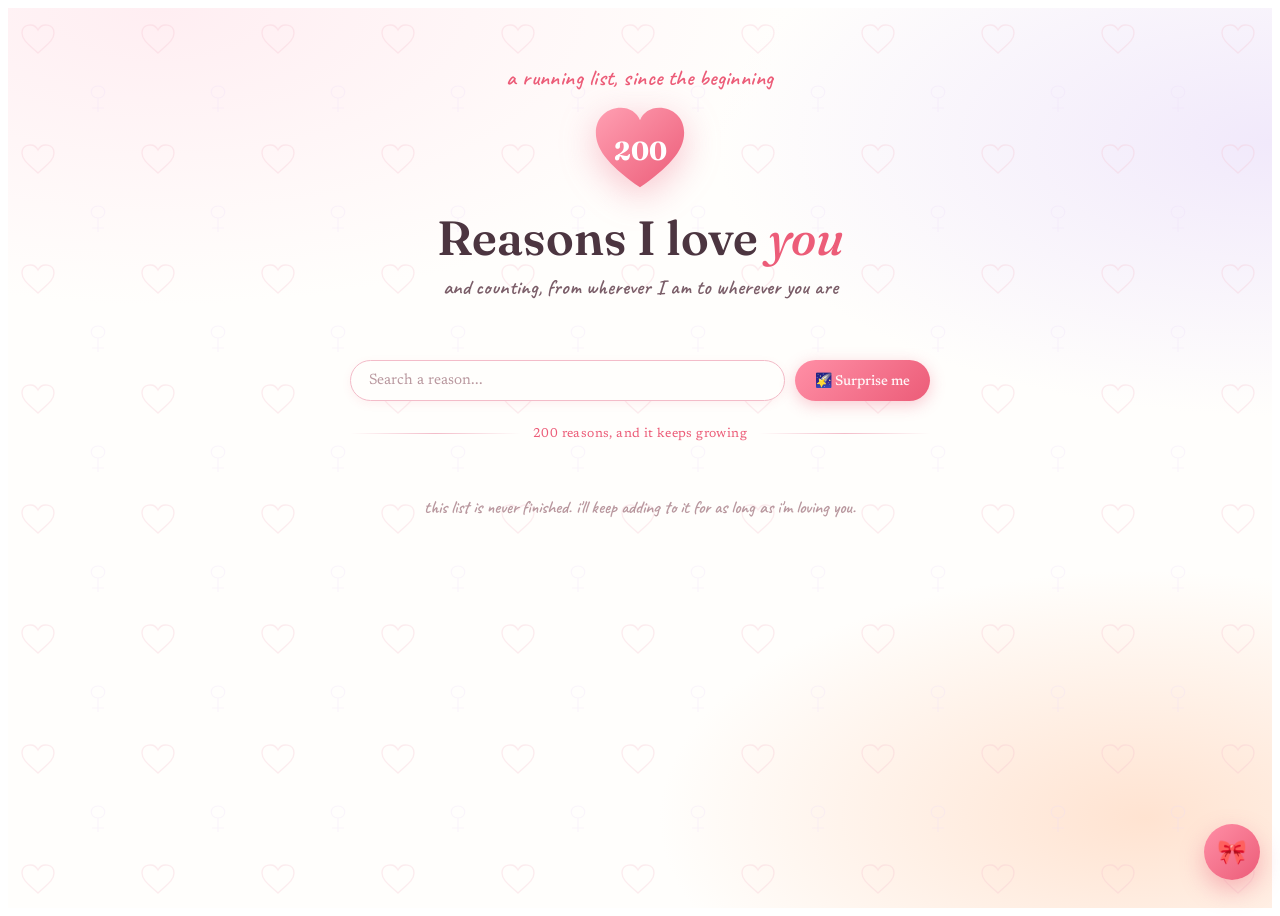
==== commit f3c3da94: "Add files via upload" ====
--- a/index.html
+++ b/index.html
@@ -16,642 +16,11 @@
     <meta name="apple-mobile-web-app-title" content="Love ❤️">
 
     <link rel="apple-touch-icon" href="icon-192.png">
+    <link rel="stylesheet" href="styles.css">
+    <script src="script.js"></script>
 </head>
 
 <body>
-
-<style>
-@import url('https://fonts.googleapis.com/css2?family=Fraunces:opsz,wght@9..144,300;9..144,500;9..144,600;9..144,700&family=Newsreader:ital,wght@0,400;0,500;1,400&family=Caveat:wght@500;600;700&display=swap');
-
-.dap-root {
-  --white: #fffefc;
-  --cream: #fff7f2;
-  --blush: #ffeef2;
-  --blush-mid: #ffd9e2;
-  --lavender: #f1e9fb;
-  --peach: #ffe3d1;
-  --pink: #ff8fa6;
-  --pink-deep: #ec5c78;
-  --rose-line: #f3bcc9;
-  --gold: #eec583;
-  --gold-soft: #f6dcae;
-  --ink: #4c3540;
-  --ink-soft: #7a5d68;
-  --muted: #b9989f;
-  font-family: 'Newsreader', serif;
-  color: var(--ink);
-  background:
-    radial-gradient(ellipse 90% 60% at 12% 0%, var(--blush) 0%, transparent 55%),
-    radial-gradient(ellipse 80% 55% at 100% 15%, var(--lavender) 0%, transparent 55%),
-    radial-gradient(ellipse 70% 50% at 90% 90%, var(--peach) 0%, transparent 55%),
-    var(--white);
-  min-height: 100vh;
-  padding: 0;
-  margin: 0;
-  overflow-x: hidden;
-  position: relative;
-}
-
-.dap-root * { box-sizing: border-box; }
-
-/* ---------- background life: blobs, doodle texture, drifting petals ---------- */
-
-.dap-blobs {
-  position: absolute;
-  inset: 0;
-  overflow: hidden;
-  pointer-events: none;
-  z-index: 0;
-}
-.dap-blob {
-  position: absolute;
-  border-radius: 50%;
-  filter: blur(38px);
-  opacity: 0.55;
-}
-
-.dap-pattern {
-  position: absolute;
-  inset: 0;
-  pointer-events: none;
-  z-index: 0;
-  opacity: 0.5;
-  background-image: url("data:image/svg+xml,%3Csvg xmlns='http://www.w3.org/2000/svg' width='120' height='120'%3E%3Cg fill='none' stroke='%23f3bcc9' stroke-width='1.4' opacity='0.55'%3E%3Cpath d='M30 22c-4-8-16-6-16 3 0 8 9 13 16 20 7-7 16-12 16-20 0-9-12-11-16-3z'/%3E%3C/g%3E%3Cg fill='none' stroke='%23e9d8f7' stroke-width='1.2' opacity='0.5'%3E%3Cpath d='M90 78c9 0 9 12 0 12s-9-12 0-12z'/%3E%3Cpath d='M90 90v14M84 100h12'/%3E%3C/g%3E%3C/svg%3E");
-  background-size: 120px 120px;
-}
-
-.dap-petals {
-  position: absolute;
-  inset: 0;
-  overflow: hidden;
-  pointer-events: none;
-  z-index: 0;
-}
-.dap-petal {
-  position: absolute;
-  bottom: -30px;
-  opacity: 0;
-}
-@media (prefers-reduced-motion: no-preference) {
-  .dap-petal { animation: dapFloat linear infinite; }
-}
-@keyframes dapFloat {
-  0% { transform: translateY(0) translateX(0) rotate(0deg); opacity: 0; }
-  10% { opacity: 0.7; }
-  50% { transform: translateY(-52vh) translateX(var(--dap-drift, 20px)) rotate(180deg); }
-  90% { opacity: 0.5; }
-  100% { transform: translateY(-100vh) translateX(0) rotate(360deg); opacity: 0; }
-}
-
-/* ---------- layout ---------- */
-
-.dap-wrap {
-  position: relative;
-  z-index: 1;
-  max-width: 620px;
-  margin: 0 auto;
-  padding: 56px 20px 90px;
-}
-
-.dap-hero {
-  text-align: center;
-  padding-bottom: 30px;
-}
-
-.dap-eyebrow {
-  font-family: 'Caveat', cursive;
-  font-weight: 600;
-  font-size: 22px;
-  color: var(--pink-deep);
-  letter-spacing: 0.02em;
-  margin-bottom: 4px;
-}
-
-.dap-heart-badge {
-  width: 96px;
-  height: 96px;
-  margin: 8px auto 16px;
-  position: relative;
-}
-.dap-heart-badge svg { width: 100%; height: 100%; filter: drop-shadow(0 10px 18px rgba(236, 92, 120, 0.35)); }
-.dap-heart-count {
-  position: absolute;
-  inset: 0;
-  display: flex;
-  align-items: center;
-  justify-content: center;
-  padding-top: 6px;
-  font-family: 'Fraunces', serif;
-  font-weight: 700;
-  font-size: 26px;
-  color: #fff;
-}
-
-.dap-title {
-  font-family: 'Fraunces', serif;
-  font-optical-sizing: auto;
-  font-weight: 600;
-  font-size: clamp(32px, 8vw, 48px);
-  line-height: 1.08;
-  margin: 0 0 10px;
-  color: var(--ink);
-}
-.dap-title em {
-  font-style: italic;
-  font-weight: 500;
-  color: var(--pink-deep);
-}
-
-.dap-sub {
-  color: var(--ink-soft);
-  font-family: 'Caveat', cursive;
-  font-weight: 600;
-  font-size: 21px;
-  margin: 0;
-}
-
-.dap-controls {
-  display: flex;
-  gap: 10px;
-  margin: 30px 0 8px;
-  align-items: center;
-}
-
-.dap-search {
-  flex: 1;
-  background: var(--white);
-  border: 1px solid var(--rose-line);
-  border-radius: 999px;
-  padding: 12px 18px;
-  color: var(--ink);
-  font-family: 'Newsreader', serif;
-  font-size: 15px;
-  outline: none;
-  box-shadow: 0 3px 10px rgba(236, 92, 120, 0.08);
-  transition: border-color 0.2s ease, box-shadow 0.2s ease;
-}
-.dap-search::placeholder { color: var(--muted); }
-.dap-search:focus { border-color: var(--pink); box-shadow: 0 3px 14px rgba(236, 92, 120, 0.18); }
-
-.dap-shuffle {
-  flex-shrink: 0;
-  background: linear-gradient(135deg, var(--pink), var(--pink-deep));
-  border: none;
-  color: #fff5f7;
-  font-family: 'Newsreader', serif;
-  font-size: 14px;
-  font-weight: 500;
-  border-radius: 999px;
-  padding: 12px 20px;
-  cursor: pointer;
-  display: flex;
-  align-items: center;
-  gap: 7px;
-  box-shadow: 0 4px 16px rgba(236, 92, 120, 0.32);
-  transition: transform 0.15s ease, box-shadow 0.15s ease;
-  white-space: nowrap;
-}
-.dap-shuffle:hover { transform: translateY(-1px); box-shadow: 0 6px 20px rgba(236, 92, 120, 0.42); }
-.dap-shuffle:active { transform: translateY(0); }
-
-.dap-spotlight {
-  position: relative;
-  margin: 22px 0 6px;
-  padding: 26px 24px;
-  border-radius: 18px;
-  background: linear-gradient(160deg, var(--white), var(--blush));
-  color: var(--ink);
-  box-shadow: 0 18px 40px rgba(236, 92, 120, 0.18), 0 0 0 1px var(--rose-line) inset;
-  transform-origin: top center;
-  animation: dapSpotlightIn 0.5s cubic-bezier(0.2, 0.9, 0.3, 1.2);
-}
-@keyframes dapSpotlightIn {
-  from { opacity: 0; transform: translateY(-14px) scale(0.96); }
-  to { opacity: 1; transform: translateY(0) scale(1); }
-}
-.dap-spotlight-label {
-  font-family: 'Caveat', cursive;
-  font-weight: 600;
-  font-size: 19px;
-  color: var(--pink-deep);
-  margin-bottom: 6px;
-  display: block;
-}
-.dap-spotlight-text {
-  font-family: 'Fraunces', serif;
-  font-weight: 500;
-  font-size: clamp(19px, 4.4vw, 23px);
-  line-height: 1.4;
-  margin: 0;
-}
-.dap-spotlight-close {
-  position: absolute;
-  top: 14px; right: 16px;
-  background: none;
-  border: none;
-  color: var(--muted);
-  font-size: 20px;
-  cursor: pointer;
-  line-height: 1;
-  padding: 4px;
-}
-
-.dap-count-line {
-  text-align: center;
-  color: var(--muted);
-  font-size: 13px;
-  letter-spacing: 0.03em;
-  margin: 26px 0 16px;
-  display: flex;
-  align-items: center;
-  gap: 12px;
-}
-.dap-count-line::before, .dap-count-line::after {
-  content: "";
-  flex: 1;
-  height: 1px;
-  background: linear-gradient(90deg, transparent, var(--rose-line), transparent);
-}
-.dap-count-line span { color: var(--pink-deep); white-space: nowrap; }
-
-.dap-list {
-  display: flex;
-  flex-direction: column;
-  gap: 14px;
-}
-
-.dap-card {
-  position: relative;
-  background: linear-gradient(155deg, var(--white), var(--cream));
-  color: var(--ink);
-  border-radius: 14px;
-  padding: 16px 20px;
-  box-shadow: 0 10px 22px rgba(236, 92, 120, 0.14), 0 0 0 1px var(--rose-line) inset;
-  display: flex;
-  gap: 12px;
-  align-items: flex-start;
-  transition: transform 0.15s ease, box-shadow 0.15s ease;
-}
-.dap-card:nth-child(even) { transform: rotate(-0.5deg); }
-.dap-card:nth-child(odd) { transform: rotate(0.5deg); }
-.dap-card:hover { transform: translateY(-2px) rotate(0deg); box-shadow: 0 14px 28px rgba(236, 92, 120, 0.2), 0 0 0 1px var(--pink) inset; }
-
-.dap-card::before {
-  content: "";
-  position: absolute;
-  top: -8px;
-  left: 22px;
-  width: 34px;
-  height: 14px;
-  border-radius: 2px;
-  opacity: 0.85;
-  transform: rotate(-3deg);
-}
-.dap-card:nth-child(3n)::before { background: var(--blush-mid); left: 22px; transform: rotate(-3deg); }
-.dap-card:nth-child(3n+1)::before { background: var(--lavender); left: auto; right: 26px; transform: rotate(4deg); }
-.dap-card:nth-child(3n+2)::before { background: var(--peach); left: 50%; margin-left: -17px; transform: rotate(-2deg); }
-
-.dap-num {
-  font-family: 'Fraunces', serif;
-  font-weight: 600;
-  font-size: 14px;
-  color: var(--pink-deep);
-  min-width: 34px;
-  text-align: right;
-  padding-top: 2px;
-  flex-shrink: 0;
-}
-
-.dap-text {
-  font-size: 16.5px;
-  line-height: 1.5;
-  margin: 0;
-}
-
-.dap-empty {
-  text-align: center;
-  color: var(--muted);
-  font-family: 'Caveat', cursive;
-  font-weight: 600;
-  font-size: 20px;
-  padding: 30px 0;
-}
-
-.dap-more {
-  display: block;
-  margin: 20px auto 0;
-  background: var(--white);
-  border: 1px solid var(--rose-line);
-  color: var(--pink-deep);
-  padding: 10px 22px;
-  border-radius: 999px;
-  font-family: 'Newsreader', serif;
-  font-size: 14px;
-  cursor: pointer;
-  transition: background 0.2s ease, box-shadow 0.2s ease;
-}
-.dap-more:hover { background: var(--blush); box-shadow: 0 4px 14px rgba(236, 92, 120, 0.16); }
-
-.dap-footer-note {
-  text-align: center;
-  font-family: 'Caveat', cursive;
-  font-weight: 600;
-  color: var(--muted);
-  font-size: 18px;
-  margin-top: 40px;
-}
-
-/* ---------- stickers ---------- */
-
-.dap-sticker-layer {
-  position: absolute;
-  inset: 0;
-  z-index: 4;
-  pointer-events: none;
-}
-
-.dap-sticker {
-  position: absolute;
-  pointer-events: auto;
-  touch-action: none;
-  cursor: grab;
-  user-select: none;
-  filter: drop-shadow(0 6px 10px rgba(76, 53, 64, 0.18));
-  transition: filter 0.15s ease;
-}
-.dap-sticker:active { cursor: grabbing; }
-.dap-sticker svg { display: block; width: 100%; height: 100%; }
-.dap-sticker img { display: block; width: 100%; height: 100%; object-fit: contain; pointer-events: none; }
-.dap-sticker.dap-selected {
-  outline: 2px dashed var(--pink);
-  outline-offset: 6px;
-  border-radius: 8px;
-}
-
-.dap-sticker-toolbar {
-  position: absolute;
-  bottom: calc(100% + 10px);
-  left: 50%;
-  transform: translateX(-50%);
-  display: flex;
-  gap: 6px;
-  background: var(--white);
-  border: 1px solid var(--rose-line);
-  border-radius: 999px;
-  padding: 5px 6px;
-  box-shadow: 0 8px 18px rgba(76, 53, 64, 0.18);
-  white-space: nowrap;
-}
-.dap-sticker-toolbar button {
-  border: none;
-  background: none;
-  cursor: pointer;
-  font-size: 15px;
-  width: 26px;
-  height: 26px;
-  border-radius: 50%;
-  display: flex;
-  align-items: center;
-  justify-content: center;
-  color: var(--ink-soft);
-  transition: background 0.15s ease;
-}
-.dap-sticker-toolbar button:hover { background: var(--blush); }
-.dap-sticker-toolbar button.dap-sticker-delete { color: var(--pink-deep); }
-
-.dap-sticker-tray {
-  position: fixed;
-  right: 20px;
-  bottom: 20px;
-  z-index: 20;
-}
-.dap-sticker-fab {
-  width: 56px;
-  height: 56px;
-  border-radius: 50%;
-  border: none;
-  background: linear-gradient(135deg, var(--pink), var(--pink-deep));
-  color: #fff;
-  font-size: 24px;
-  cursor: pointer;
-  box-shadow: 0 10px 24px rgba(236, 92, 120, 0.4);
-  display: flex;
-  align-items: center;
-  justify-content: center;
-  transition: transform 0.15s ease;
-}
-.dap-sticker-fab:hover { transform: scale(1.06); }
-
-.dap-sticker-panel {
-  position: absolute;
-  right: 0;
-  bottom: 68px;
-  width: 220px;
-  background: var(--white);
-  border: 1px solid var(--rose-line);
-  border-radius: 16px;
-  padding: 16px;
-  box-shadow: 0 16px 36px rgba(76, 53, 64, 0.22);
-}
-.dap-sticker-panel-head {
-  display: flex;
-  align-items: center;
-  justify-content: space-between;
-  margin-bottom: 10px;
-}
-.dap-sticker-panel-title {
-  font-family: 'Caveat', cursive;
-  font-weight: 600;
-  font-size: 19px;
-  color: var(--pink-deep);
-}
-.dap-sticker-panel-close {
-  border: none;
-  background: none;
-  color: var(--muted);
-  font-size: 18px;
-  cursor: pointer;
-  line-height: 1;
-}
-.dap-sticker-options {
-  display: grid;
-  grid-template-columns: repeat(4, 1fr);
-  gap: 8px;
-  margin-bottom: 12px;
-}
-.dap-sticker-option {
-  width: 100%;
-  aspect-ratio: 1;
-  border: 1px solid var(--rose-line);
-  background: var(--cream);
-  border-radius: 10px;
-  cursor: pointer;
-  padding: 6px;
-  transition: transform 0.15s ease, background 0.15s ease;
-}
-.dap-sticker-option:hover { transform: translateY(-1px); background: var(--blush); }
-.dap-sticker-option svg { width: 100%; height: 100%; }
-
-.dap-sticker-upload {
-  display: flex;
-  align-items: center;
-  justify-content: center;
-  gap: 6px;
-  border: 1px dashed var(--pink);
-  border-radius: 10px;
-  padding: 10px;
-  font-size: 13.5px;
-  color: var(--pink-deep);
-  cursor: pointer;
-  text-align: center;
-  transition: background 0.15s ease;
-}
-.dap-sticker-upload:hover { background: var(--blush); }
-
-.dap-sticker-hint {
-  font-size: 11.5px;
-  color: var(--muted);
-  text-align: center;
-  margin-top: 8px;
-  line-height: 1.4;
-}
-
-@media (max-width: 420px) {
-  .dap-controls { flex-wrap: wrap; }
-  .dap-shuffle { width: 100%; justify-content: center; }
-  .dap-sticker-panel { width: 200px; }
-}
-
-.update-popup{
-
-position:fixed;
-inset:0;
-
-background:rgba(0,0,0,.45);
-
-display:flex;
-
-justify-content:center;
-
-align-items:center;
-
-z-index:99999;
-
-backdrop-filter:blur(8px);
-
-transition:.35s;
-
-}
-
-.hidden{
-
-opacity:0;
-pointer-events:none;
-
-}
-
-.update-card{
-
-background:white;
-
-width:330px;
-
-max-width:90%;
-
-border-radius:25px;
-
-padding:30px;
-
-text-align:center;
-
-box-shadow:0 20px 60px rgba(0,0,0,.25);
-
-animation:pop .35s ease;
-
-}
-
-.heart{
-
-font-size:60px;
-
-margin-bottom:15px;
-
-animation:pulse 2s infinite;
-
-}
-
-.update-card h2{
-
-margin-bottom:10px;
-
-}
-
-.update-card p{
-
-line-height:1.6;
-
-color:#666;
-
-margin-bottom:25px;
-
-}
-
-#updateBtn{
-
-border:none;
-
-background:#F78DA7;
-
-color:white;
-
-padding:14px 28px;
-
-border-radius:30px;
-
-font-size:16px;
-
-cursor:pointer;
-
-transition:.25s;
-
-}
-
-#updateBtn:hover{
-
-transform:scale(1.05);
-
-}
-
-@keyframes pop{
-
-from{
-
-transform:scale(.8);
-
-opacity:0;
-
-}
-
-to{
-
-transform:scale(1);
-
-opacity:1;
-
-}
-
-}
-
-@keyframes pulse{
-
-50%{
-
-transform:scale(1.08);
-
-}
-
-}
-</style>
 
 <div class="dap-root" id="dapRoot">
   <div class="dap-blobs" id="dapBlobs"></div>
@@ -711,474 +80,6 @@
     </div>
   </div>
 </div>
-
-<script>
-(function () {
-  const STORAGE_KEY = 'reasons';
-  const STICKER_KEY = 'stickers';
-  const SHARED = true;
-
-  const SEED_REASONS = [
-    "Your smile","Your laugh","Your eyes","Your grin","Your eyebrows","Your teeth","Your lips","Your nose",
-    "Your hair styled","Your hands (PLEASE TAKE BETTER CARE)","Your smirk","Your style","Your humor",
-    "Your dedication","Your patience","The way you call me hubby","The way you say good morning",
-    "Whenever you tell me to eat well","Your presence","Your comfort","Whenever you hmm","Whenever u sing",
-    "Your cute moles","Your face 😍","Ehem mochi and dango hehe","Your stomach ehem ehem",
-    "How you care for people who mean so much to you especially your dad","How hard you work for us",
-    "Your maturity","Your immaturity lol","Your sleepy voice when u wake up",
-    "Whenever you welcome me back or when im going out","The way you say ni-","Your drawings",
-    "Your silly poses and pictures","How you respect me and my choices","How you support me in everything i do",
-    "Your movie/show recommendations","How you cherish what people give you","How strong you are mentally",
-    "I love calling you my girlfriend","I love calling you my wife","How you talk about our future",
-    "YOUR DANCING LOL I STILL REMEMBER HAHA","Your freaky side hehe","Your weird side (my fav)",
-    "Whenever you blow kisses","Your voice holy Your voice is my fav","Your art",
-    "I love you honey mwah mwah ❤️","The way you try to hide when u get shy","The way you scrunch your nose",
-    "How you remember tiny details about me","How you say my name when you're annoyed lol",
-    "Your competitive side during games","How you pout (i can tell by the way u talk) when you lose",
-    "How you still say \"hug me\" over call, even from far away","How you hum","Your handwriting",
-    "How you still sit through a call even when you're exhausted from work","How you get excited over food",
-    "Your bravery when things get hard","How honest you are with me","Your random thoughts you text me",
-    "The way you say \"wait wait wait\" or \"did you know?\" before telling a story",
-    "Your storytelling, even the long ones","How you always double check if I ate",
-    "Your protectiveness over the people you love","How you apologize when you're wrong",
-    "The kiss you always send, like it's real","The way you fall asleep on calls","Your morning texts",
-    "Your soft spot for animals","How you talk to pets in baby voice","Your organized chaos",
-    "How you plan surprises for me","Your terrible jokes that make me laugh anyway",
-    "The way you say \"no but listen\"","How you remember our inside jokes","Your loyalty",
-    "How you never give up on us","The way you style your clothing","How you dance to TikTok dances",
-    "Your bad singing that I secretly love","How you take care of me when I'm sick over the phone",
-    "The way you say \"take care\" every time","Your ambition","How you dream big for us",
-    "Your soft heart under all the sarcasm","How you tease me but mean well",
-    "Your resting face that looks mad but isn't","How you get shy over compliments",
-    "Your effort in every little thing you do","The way you say my name softly",
-    "How just hearing your voice fixes my whole day",
-    "How you still make time for me between shifts, even exhausted","Your jealousy that you try to hide",
-    "How you always choose us over pride","Your patience with my nonsense","The way you listen when I rant",
-    "Your advice","How you never make me feel small","Your childhood stories",
-    "How your eyes light up talking about your passions","How you save memes for me",
-    "Your bad moods that still soften around me","How you never sleep angry","Your forgiveness",
-    "The way you say sorry first","Your quiet strength","How you show up even when tired",
-    "Your effort to understand me","The way you remember my schedule better than I do",
-    "Your reminders to drink water","How you keep photos of me","Your nostalgia over small moments",
-    "How you say \"remember when\"","How you still wake up at 4am and show up for work",
-    "How you make your data last just to keep talking to me",
-    "How you squeeze in a text on your break just so I know you're okay","Your calm during my panics",
-    "How you ground me","Your silence that still comforts me",
-    "How you stay on the phone with me even in silence, just so I'm not alone","Your randomness",
-    "How you make ordinary days feel special","Your excitement over small wins","How proud you get of me",
-    "How you defend me","How protective you are of me even from miles away","Your manners",
-    "How you treat strangers kindly","Your patience with kids LOL",
-    "How gentle you are with people who are struggling","Your empathy","How you cry at movies and deny it",
-    "Your soft spot for sad songs","How you get quiet when you're deep in thought",
-    "How you always come back to talk it out","Your communication, even when it's hard",
-    "How you never give me silent treatment for long ehem","Your maturity in fights",
-    "How you choose us over winning arguments","Your softness after an argument",
-    "How you always check if I'm okay after","Your care in little gestures","Your thoughtfulness in gifts",
-    "How you notice when something's off with me","Your intuition about my moods",
-    "How you always know what to say","Your comfort food recommendations","Your generosity",
-    "How you never make me feel like a burden","Your patience teaching me things",
-    "How you explain things simply","Your knowledge, you know a bit of everything",
-    "How curious you are about the world","Your love for learning","How you get invested in random topics",
-    "Your rants about things you're passionate about","How cute you look mid-rant",
-    "Your determination once you set a goal","How you never really quit on things that matter",
-    "Your resilience","How you bounce back from bad days","Your optimism, even when it's hard to have",
-    "How you make me believe in good things again","Your faith in us",
-    "How you never doubt \"us\" even when you doubt yourself","Your vulnerability with me",
-    "How you let me see you cry","Your trust in me","How safe I feel with you","Your home-like feeling",
-    "How you feel like comfort and adventure at once","Your future plans that always include me",
-    "How you say \"when we\" instead of \"if we\"","Your little rituals with me",
-    "How you never let a day pass without saying you love me","Your everything, honestly",
-    "How lucky I feel to call you mine","How you never make the distance feel like an excuse",
-    "How you send me pics of your day so I feel included in it",
-    "How you never end a call without saying goodnight properly",
-    "How you never let the distance stop you from being present in my life",
-    "How you make me feel close to you despite the miles between us",
-    "How you show me around wherever you are through video call",
-    "How you text \"im home\" so I don't worry",
-    "How you text \"welcome home\" which makes me feel im at home with you",
-    "How you make effort to learn things about where I live",
-    "The way you make effort to learn about my culture and religion",
-    "How open you are to adopting my culture","How you fall asleep on call just to feel like I'm there",
-    "How out of a whole group, it was always you I kept talking to after everyone else logged off",
-    "How during my worst week, you still showed up for me",
-    "How you've never made this feel one-sided, even from a whole country away",
-    "How loving you long distance taught me patience I didn't know I had",
-    "How whatever it takes to get to you, I'd rather do that than not have you",
-    "How I know this type of love isn't easy, but the one that lasts a lifetime",
-    "How hard you make me work for u",
-    "I love you, today, tomorrow, and every day after mwah mwah ❤️"
-  ];
-
-  let reasons = [];
-  let visibleCount = 30;
-  const BATCH = 30;
-
-  const listEl = document.getElementById('dapList');
-  const emptyEl = document.getElementById('dapEmpty');
-  const moreBtn = document.getElementById('dapMore');
-  const searchEl = document.getElementById('dapSearch');
-  const moonCountEl = document.getElementById('dapMoonCount');
-  const countLineEl = document.getElementById('dapCountLine');
-  const shuffleBtn = document.getElementById('dapShuffle');
-  const spotlightHolder = document.getElementById('dapSpotlightHolder');
-
-  function makeBlobs() {
-    const holder = document.getElementById('dapBlobs');
-    const specs = [
-      { top: '-60px', left: '-40px', size: 220, color: 'var(--blush-mid)' },
-      { top: '120px', left: '78%', size: 260, color: 'var(--lavender)' },
-      { top: '55%', left: '-60px', size: 200, color: 'var(--peach)' },
-      { top: '80%', left: '70%', size: 240, color: 'var(--blush)' }
-    ];
-    holder.innerHTML = specs.map(s =>
-      `<div class="dap-blob" style="top:${s.top};left:${s.left};width:${s.size}px;height:${s.size}px;background:${s.color};"></div>`
-    ).join('');
-  }
-
-  function makePetals() {
-    const holder = document.getElementById('dapPetals');
-    let html = '';
-    const hearts = ['#ff9fb2', '#f3bcc9', '#e9c3ec'];
-    for (let i = 0; i < 14; i++) {
-      const left = Math.random() * 100;
-      const size = Math.random() * 10 + 10;
-      const duration = (Math.random() * 10 + 14).toFixed(1);
-      const delay = (Math.random() * 14).toFixed(1);
-      const drift = (Math.random() * 60 - 30).toFixed(0);
-      const color = hearts[i % hearts.length];
-      html += `<svg class="dap-petal" viewBox="0 0 32 28" style="left:${left}%;width:${size}px;height:${size}px;animation-duration:${duration}s;animation-delay:${delay}s;--dap-drift:${drift}px;">
-        <path fill="${color}" d="M16 26C7 20 1 15 1 9 1 4 5 1 9 1c3 0 6 2 7 5 1-3 4-5 7-5 4 0 8 3 8 8 0 6-6 11-15 17z"/>
-      </svg>`;
-    }
-    holder.innerHTML = html;
-  }
-
-  async function loadReasons() {
-    try {
-      const result = await window.storage.get(STORAGE_KEY, SHARED);
-      if (result && result.value) {
-        reasons = JSON.parse(result.value);
-      } else {
-        reasons = SEED_REASONS.map((t, i) => ({ id: 'r' + i, text: t }));
-        await window.storage.set(STORAGE_KEY, JSON.stringify(reasons), SHARED);
-      }
-    } catch (e) {
-      reasons = SEED_REASONS.map((t, i) => ({ id: 'r' + i, text: t }));
-      try { await window.storage.set(STORAGE_KEY, JSON.stringify(reasons), SHARED); } catch (e2) {}
-    }
-    renderAll();
-  }
-
-  function renderAll() {
-    moonCountEl.textContent = reasons.length;
-    countLineEl.textContent = reasons.length + ' reasons, and it keeps growing';
-    renderList();
-  }
-
-  function renderList() {
-    const query = searchEl.value.trim().toLowerCase();
-    const filtered = query
-      ? reasons.filter(r => r.text.toLowerCase().includes(query))
-      : reasons;
-
-    const slice = query ? filtered : filtered.slice(0, visibleCount);
-
-    listEl.innerHTML = '';
-    if (slice.length === 0) {
-      emptyEl.style.display = 'block';
-    } else {
-      emptyEl.style.display = 'none';
-      slice.forEach((r) => {
-        const idx = reasons.indexOf(r) + 1;
-        const card = document.createElement('div');
-        card.className = 'dap-card';
-        card.innerHTML = `<span class="dap-num">${idx}.</span><p class="dap-text"></p>`;
-        card.querySelector('.dap-text').textContent = r.text;
-        listEl.appendChild(card);
-      });
-    }
-
-    moreBtn.style.display = (!query && filtered.length > visibleCount) ? 'block' : 'none';
-  }
-
-  moreBtn.addEventListener('click', () => {
-    visibleCount += BATCH;
-    renderList();
-  });
-
-  searchEl.addEventListener('input', () => renderList());
-
-  shuffleBtn.addEventListener('click', () => {
-    if (reasons.length === 0) return;
-    const pick = reasons[Math.floor(Math.random() * reasons.length)];
-    spotlightHolder.innerHTML = `
-      <div class="dap-spotlight">
-        <button class="dap-spotlight-close" aria-label="close">×</button>
-        <span class="dap-spotlight-label">reason #${reasons.indexOf(pick) + 1}</span>
-        <p class="dap-spotlight-text"></p>
-      </div>
-    `;
-    spotlightHolder.querySelector('.dap-spotlight-text').textContent = pick.text;
-    spotlightHolder.querySelector('.dap-spotlight-close').addEventListener('click', () => {
-      spotlightHolder.innerHTML = '';
-    });
-  });
-
-  makeBlobs();
-  makePetals();
-  loadReasons();
-
-  /* ---------------- stickers ---------------- */
-
-  const BUILT_IN_STICKERS = [
-    { id: 'heart', svg: '<svg viewBox="0 0 100 90"><path fill="#ec5c78" d="M50 86C22 66 4 49 4 29 4 13 16 3 30 3c9 0 17 5 20 13 3-8 11-13 20-13 14 0 26 10 26 26 0 20-18 37-46 57z"/></svg>' },
-    { id: 'flower', svg: '<svg viewBox="0 0 100 100"><g fill="#ff9fb2"><circle cx="50" cy="26" r="17"/><circle cx="74" cy="50" r="17"/><circle cx="50" cy="74" r="17"/><circle cx="26" cy="50" r="17"/></g><circle cx="50" cy="50" r="15" fill="#f6dcae"/></svg>' },
-    { id: 'bow', svg: '<svg viewBox="0 0 100 60"><path fill="#f2647d" d="M46 30 6 6c-4 12-4 36 0 48zM54 30l40-24c4 12 4 36 0 48z"/><circle cx="50" cy="30" r="9" fill="#ec5c78"/></svg>' },
-    { id: 'sparkle', svg: '<svg viewBox="0 0 100 100"><path fill="#eec583" d="M50 4c3 26 16 39 42 42-26 3-39 16-42 42-3-26-16-39-42-42 26-3 39-16 42-42z"/></svg>' },
-    { id: 'kiss', svg: '<svg viewBox="0 0 100 60"><path fill="#ec5c78" d="M20 24c8-14 30-14 30 4 0-18 22-18 30-4 6 11-8 24-30 32-22-8-36-21-30-32z"/></svg>' },
-    { id: 'cloud', svg: '<svg viewBox="0 0 100 60"><path fill="#e9d8f7" d="M25 50a17 17 0 010-34 22 22 0 0142-8 18 18 0 0113 33z"/></svg>' },
-    { id: 'star', svg: '<svg viewBox="0 0 100 100"><path fill="#f6dcae" d="M50 4l13 30 33 4-24 23 6 33-28-16-28 16 6-33-24-23 33-4z"/></svg>' },
-    { id: 'ribbon', svg: '<svg viewBox="0 0 100 100"><path fill="#f3bcc9" d="M50 10a20 20 0 110 40 20 20 0 010-40z"/><path fill="#ec5c78" d="M42 46l-14 44 22-12 22 12-14-44z"/></svg>' }
-  ];
-
-  let stickers = [];
-  let selectedId = null;
-  const stickerLayer = document.getElementById('dapStickerLayer');
-  const stickerFab = document.getElementById('dapStickerFab');
-  const stickerPanel = document.getElementById('dapStickerPanel');
-  const stickerPanelClose = document.getElementById('dapStickerPanelClose');
-  const stickerOptions = document.getElementById('dapStickerOptions');
-  const stickerUpload = document.getElementById('dapStickerUpload');
-
-  stickerOptions.innerHTML = BUILT_IN_STICKERS.map(s =>
-    `<button type="button" class="dap-sticker-option" data-sticker="${s.id}">${s.svg}</button>`
-  ).join('');
-
-  async function loadStickers() {
-    try {
-      const result = await window.storage.get(STICKER_KEY, SHARED);
-      stickers = (result && result.value) ? JSON.parse(result.value) : [];
-    } catch (e) {
-      stickers = [];
-    }
-    renderStickers();
-  }
-
-  async function saveStickers() {
-    try { await window.storage.set(STICKER_KEY, JSON.stringify(stickers), SHARED); } catch (e) {}
-  }
-
-  function renderStickers() {
-    stickerLayer.innerHTML = '';
-    stickers.forEach(s => stickerLayer.appendChild(buildStickerEl(s)));
-  }
-
-  function buildStickerEl(s) {
-    const el = document.createElement('div');
-    el.className = 'dap-sticker';
-    el.dataset.id = s.id;
-    el.style.left = s.x + '%';
-    el.style.top = s.y + '%';
-    el.style.width = (s.size || 70) + 'px';
-    el.style.height = (s.size || 70) + 'px';
-    el.style.transform = `translate(-50%, -50%) rotate(${s.rot || 0}deg)`;
-    if (s.type === 'image') {
-      el.innerHTML = `<img src="${s.content}" alt="sticker" draggable="false" />`;
-    } else {
-      el.innerHTML = s.content;
-    }
-    attachStickerEvents(el, s);
-    if (s.id === selectedId) {
-      el.classList.add('dap-selected');
-      el.appendChild(buildToolbar(s));
-    }
-    return el;
-  }
-
-  function buildToolbar(s) {
-    const tb = document.createElement('div');
-    tb.className = 'dap-sticker-toolbar';
-    tb.innerHTML = `
-      <button type="button" data-act="smaller" title="smaller">–</button>
-      <button type="button" data-act="bigger" title="bigger">+</button>
-      <button type="button" data-act="rotate" title="rotate">↺</button>
-      <button type="button" class="dap-sticker-delete" data-act="delete" title="delete">×</button>
-    `;
-    tb.addEventListener('pointerdown', e => e.stopPropagation());
-    tb.addEventListener('click', (e) => {
-      const act = e.target.closest('button')?.dataset.act;
-      if (!act) return;
-      if (act === 'smaller') s.size = Math.max(28, (s.size || 70) - 12);
-      if (act === 'bigger') s.size = Math.min(220, (s.size || 70) + 12);
-      if (act === 'rotate') s.rot = ((s.rot || 0) + 20) % 360;
-      if (act === 'delete') {
-        stickers = stickers.filter(x => x.id !== s.id);
-        selectedId = null;
-      }
-      saveStickers();
-      renderStickers();
-    });
-    return tb;
-  }
-
-  function attachStickerEvents(el, s) {
-    let dragging = false;
-    let startX, startY, origX, origY;
-
-    el.addEventListener('pointerdown', (e) => {
-      e.stopPropagation();
-      dragging = true;
-      selectedId = s.id;
-      el.setPointerCapture(e.pointerId);
-      startX = e.clientX;
-      startY = e.clientY;
-      origX = s.x;
-      origY = s.y;
-      renderStickers();
-    });
-
-    el.addEventListener('pointermove', (e) => {
-      if (!dragging) return;
-      const rootRect = document.getElementById('dapRoot').getBoundingClientRect();
-      const dx = ((e.clientX - startX) / rootRect.width) * 100;
-      const dy = ((e.clientY - startY) / rootRect.height) * 100;
-      s.x = Math.min(98, Math.max(2, origX + dx));
-      s.y = Math.min(98, Math.max(2, origY + dy));
-      el.style.left = s.x + '%';
-      el.style.top = s.y + '%';
-    });
-
-    function endDrag(e) {
-      if (!dragging) return;
-      dragging = false;
-      saveStickers();
-    }
-    el.addEventListener('pointerup', endDrag);
-    el.addEventListener('pointercancel', endDrag);
-  }
-
-  document.getElementById('dapRoot').addEventListener('pointerdown', (e) => {
-    if (!e.target.closest('.dap-sticker')) {
-      if (selectedId !== null) { selectedId = null; renderStickers(); }
-    }
-  });
-
-  function addSticker(type, content) {
-    const s = {
-      id: 's' + Date.now() + Math.floor(Math.random() * 999),
-      type,
-      content,
-      x: 20 + Math.random() * 60,
-      y: 15 + Math.random() * 60,
-      size: 70,
-      rot: Math.floor(Math.random() * 20 - 10)
-    };
-    stickers.push(s);
-    selectedId = s.id;
-    saveStickers();
-    renderStickers();
-  }
-
-  stickerFab.addEventListener('click', () => {
-    stickerPanel.hidden = !stickerPanel.hidden;
-  });
-  stickerPanelClose.addEventListener('click', () => { stickerPanel.hidden = true; });
-
-  stickerOptions.addEventListener('click', (e) => {
-    const btn = e.target.closest('.dap-sticker-option');
-    if (!btn) return;
-    const found = BUILT_IN_STICKERS.find(s => s.id === btn.dataset.sticker);
-    if (found) addSticker('svg', found.svg);
-  });
-
-  stickerUpload.addEventListener('change', (e) => {
-    const file = e.target.files && e.target.files[0];
-    if (!file) return;
-    const reader = new FileReader();
-    reader.onload = () => {
-      const img = new Image();
-      img.onload = () => {
-        const maxDim = 260;
-        const scale = Math.min(1, maxDim / Math.max(img.width, img.height));
-        const canvas = document.createElement('canvas');
-        canvas.width = Math.round(img.width * scale);
-        canvas.height = Math.round(img.height * scale);
-        const ctx = canvas.getContext('2d');
-        ctx.drawImage(img, 0, 0, canvas.width, canvas.height);
-        const dataUrl = canvas.toDataURL('image/png');
-        addSticker('image', dataUrl);
-      };
-      img.src = reader.result;
-    };
-    reader.readAsDataURL(file);
-    stickerUpload.value = '';
-  });
-
-  loadStickers();
-})();
-</script>
-<script>
-if ("serviceWorker" in navigator) {
-
-    window.addEventListener("load", async () => {
-
-        const registration =
-            await navigator.serviceWorker.register("./service-worker.js");
-
-        registration.addEventListener("updatefound", () => {
-
-            const worker = registration.installing;
-
-            worker.addEventListener("statechange", () => {
-
-                if (
-                    worker.state === "installed" &&
-                    navigator.serviceWorker.controller
-                ) {
-
-                    showUpdatePopup();
-
-                }
-
-            });
-
-        });
-
-    });
-
-}
-
-function showUpdatePopup() {
-
-    document
-        .getElementById("updatePopup")
-        .classList.remove("hidden");
-
-}
-
-document
-.getElementById("updateBtn")
-.addEventListener("click", () => {
-
-    window.location.reload();
-
-});
-</script>
-<script>
-setInterval(async () => {
-
-    if (!navigator.serviceWorker) return;
-
-    const registration = await navigator.serviceWorker.getRegistration();
-
-    if (registration) {
-
-        registration.update();
-
-    }
-
-}, 60000);
-</script>
 <!-- Update Popup -->
 <div id="updatePopup" class="update-popup hidden">
     <div class="update-card">
--- a/styles.css
+++ b/styles.css
@@ -0,0 +1,630 @@
+@import url('https://fonts.googleapis.com/css2?family=Fraunces:opsz,wght@9..144,300;9..144,500;9..144,600;9..144,700&family=Newsreader:ital,wght@0,400;0,500;1,400&family=Caveat:wght@500;600;700&display=swap');
+
+.dap-root {
+  --white: #fffefc;
+  --cream: #fff7f2;
+  --blush: #ffeef2;
+  --blush-mid: #ffd9e2;
+  --lavender: #f1e9fb;
+  --peach: #ffe3d1;
+  --pink: #ff8fa6;
+  --pink-deep: #ec5c78;
+  --rose-line: #f3bcc9;
+  --gold: #eec583;
+  --gold-soft: #f6dcae;
+  --ink: #4c3540;
+  --ink-soft: #7a5d68;
+  --muted: #b9989f;
+  font-family: 'Newsreader', serif;
+  color: var(--ink);
+  background:
+    radial-gradient(ellipse 90% 60% at 12% 0%, var(--blush) 0%, transparent 55%),
+    radial-gradient(ellipse 80% 55% at 100% 15%, var(--lavender) 0%, transparent 55%),
+    radial-gradient(ellipse 70% 50% at 90% 90%, var(--peach) 0%, transparent 55%),
+    var(--white);
+  min-height: 100vh;
+  padding: 0;
+  margin: 0;
+  overflow-x: hidden;
+  position: relative;
+}
+
+.dap-root * { box-sizing: border-box; }
+
+/* ---------- background life: blobs, doodle texture, drifting petals ---------- */
+
+.dap-blobs {
+  position: absolute;
+  inset: 0;
+  overflow: hidden;
+  pointer-events: none;
+  z-index: 0;
+}
+.dap-blob {
+  position: absolute;
+  border-radius: 50%;
+  filter: blur(38px);
+  opacity: 0.55;
+}
+
+.dap-pattern {
+  position: absolute;
+  inset: 0;
+  pointer-events: none;
+  z-index: 0;
+  opacity: 0.5;
+  background-image: url("data:image/svg+xml,%3Csvg xmlns='http://www.w3.org/2000/svg' width='120' height='120'%3E%3Cg fill='none' stroke='%23f3bcc9' stroke-width='1.4' opacity='0.55'%3E%3Cpath d='M30 22c-4-8-16-6-16 3 0 8 9 13 16 20 7-7 16-12 16-20 0-9-12-11-16-3z'/%3E%3C/g%3E%3Cg fill='none' stroke='%23e9d8f7' stroke-width='1.2' opacity='0.5'%3E%3Cpath d='M90 78c9 0 9 12 0 12s-9-12 0-12z'/%3E%3Cpath d='M90 90v14M84 100h12'/%3E%3C/g%3E%3C/svg%3E");
+  background-size: 120px 120px;
+}
+
+.dap-petals {
+  position: absolute;
+  inset: 0;
+  overflow: hidden;
+  pointer-events: none;
+  z-index: 0;
+}
+.dap-petal {
+  position: absolute;
+  bottom: -30px;
+  opacity: 0;
+}
+@media (prefers-reduced-motion: no-preference) {
+  .dap-petal { animation: dapFloat linear infinite; }
+}
+@keyframes dapFloat {
+  0% { transform: translateY(0) translateX(0) rotate(0deg); opacity: 0; }
+  10% { opacity: 0.7; }
+  50% { transform: translateY(-52vh) translateX(var(--dap-drift, 20px)) rotate(180deg); }
+  90% { opacity: 0.5; }
+  100% { transform: translateY(-100vh) translateX(0) rotate(360deg); opacity: 0; }
+}
+
+/* ---------- layout ---------- */
+
+.dap-wrap {
+  position: relative;
+  z-index: 1;
+  max-width: 620px;
+  margin: 0 auto;
+  padding: 56px 20px 90px;
+}
+
+.dap-hero {
+  text-align: center;
+  padding-bottom: 30px;
+}
+
+.dap-eyebrow {
+  font-family: 'Caveat', cursive;
+  font-weight: 600;
+  font-size: 22px;
+  color: var(--pink-deep);
+  letter-spacing: 0.02em;
+  margin-bottom: 4px;
+}
+
+.dap-heart-badge {
+  width: 96px;
+  height: 96px;
+  margin: 8px auto 16px;
+  position: relative;
+}
+.dap-heart-badge svg { width: 100%; height: 100%; filter: drop-shadow(0 10px 18px rgba(236, 92, 120, 0.35)); }
+.dap-heart-count {
+  position: absolute;
+  inset: 0;
+  display: flex;
+  align-items: center;
+  justify-content: center;
+  padding-top: 6px;
+  font-family: 'Fraunces', serif;
+  font-weight: 700;
+  font-size: 26px;
+  color: #fff;
+}
+
+.dap-title {
+  font-family: 'Fraunces', serif;
+  font-optical-sizing: auto;
+  font-weight: 600;
+  font-size: clamp(32px, 8vw, 48px);
+  line-height: 1.08;
+  margin: 0 0 10px;
+  color: var(--ink);
+}
+.dap-title em {
+  font-style: italic;
+  font-weight: 500;
+  color: var(--pink-deep);
+}
+
+.dap-sub {
+  color: var(--ink-soft);
+  font-family: 'Caveat', cursive;
+  font-weight: 600;
+  font-size: 21px;
+  margin: 0;
+}
+
+.dap-controls {
+  display: flex;
+  gap: 10px;
+  margin: 30px 0 8px;
+  align-items: center;
+}
+
+.dap-search {
+  flex: 1;
+  background: var(--white);
+  border: 1px solid var(--rose-line);
+  border-radius: 999px;
+  padding: 12px 18px;
+  color: var(--ink);
+  font-family: 'Newsreader', serif;
+  font-size: 15px;
+  outline: none;
+  box-shadow: 0 3px 10px rgba(236, 92, 120, 0.08);
+  transition: border-color 0.2s ease, box-shadow 0.2s ease;
+}
+.dap-search::placeholder { color: var(--muted); }
+.dap-search:focus { border-color: var(--pink); box-shadow: 0 3px 14px rgba(236, 92, 120, 0.18); }
+
+.dap-shuffle {
+  flex-shrink: 0;
+  background: linear-gradient(135deg, var(--pink), var(--pink-deep));
+  border: none;
+  color: #fff5f7;
+  font-family: 'Newsreader', serif;
+  font-size: 14px;
+  font-weight: 500;
+  border-radius: 999px;
+  padding: 12px 20px;
+  cursor: pointer;
+  display: flex;
+  align-items: center;
+  gap: 7px;
+  box-shadow: 0 4px 16px rgba(236, 92, 120, 0.32);
+  transition: transform 0.15s ease, box-shadow 0.15s ease;
+  white-space: nowrap;
+}
+.dap-shuffle:hover { transform: translateY(-1px); box-shadow: 0 6px 20px rgba(236, 92, 120, 0.42); }
+.dap-shuffle:active { transform: translateY(0); }
+
+.dap-spotlight {
+  position: relative;
+  margin: 22px 0 6px;
+  padding: 26px 24px;
+  border-radius: 18px;
+  background: linear-gradient(160deg, var(--white), var(--blush));
+  color: var(--ink);
+  box-shadow: 0 18px 40px rgba(236, 92, 120, 0.18), 0 0 0 1px var(--rose-line) inset;
+  transform-origin: top center;
+  animation: dapSpotlightIn 0.5s cubic-bezier(0.2, 0.9, 0.3, 1.2);
+}
+@keyframes dapSpotlightIn {
+  from { opacity: 0; transform: translateY(-14px) scale(0.96); }
+  to { opacity: 1; transform: translateY(0) scale(1); }
+}
+.dap-spotlight-label {
+  font-family: 'Caveat', cursive;
+  font-weight: 600;
+  font-size: 19px;
+  color: var(--pink-deep);
+  margin-bottom: 6px;
+  display: block;
+}
+.dap-spotlight-text {
+  font-family: 'Fraunces', serif;
+  font-weight: 500;
+  font-size: clamp(19px, 4.4vw, 23px);
+  line-height: 1.4;
+  margin: 0;
+}
+.dap-spotlight-close {
+  position: absolute;
+  top: 14px; right: 16px;
+  background: none;
+  border: none;
+  color: var(--muted);
+  font-size: 20px;
+  cursor: pointer;
+  line-height: 1;
+  padding: 4px;
+}
+
+.dap-count-line {
+  text-align: center;
+  color: var(--muted);
+  font-size: 13px;
+  letter-spacing: 0.03em;
+  margin: 26px 0 16px;
+  display: flex;
+  align-items: center;
+  gap: 12px;
+}
+.dap-count-line::before, .dap-count-line::after {
+  content: "";
+  flex: 1;
+  height: 1px;
+  background: linear-gradient(90deg, transparent, var(--rose-line), transparent);
+}
+.dap-count-line span { color: var(--pink-deep); white-space: nowrap; }
+
+.dap-list {
+  display: flex;
+  flex-direction: column;
+  gap: 14px;
+}
+
+.dap-card {
+  position: relative;
+  background: linear-gradient(155deg, var(--white), var(--cream));
+  color: var(--ink);
+  border-radius: 14px;
+  padding: 16px 20px;
+  box-shadow: 0 10px 22px rgba(236, 92, 120, 0.14), 0 0 0 1px var(--rose-line) inset;
+  display: flex;
+  gap: 12px;
+  align-items: flex-start;
+  transition: transform 0.15s ease, box-shadow 0.15s ease;
+}
+.dap-card:nth-child(even) { transform: rotate(-0.5deg); }
+.dap-card:nth-child(odd) { transform: rotate(0.5deg); }
+.dap-card:hover { transform: translateY(-2px) rotate(0deg); box-shadow: 0 14px 28px rgba(236, 92, 120, 0.2), 0 0 0 1px var(--pink) inset; }
+
+.dap-card::before {
+  content: "";
+  position: absolute;
+  top: -8px;
+  left: 22px;
+  width: 34px;
+  height: 14px;
+  border-radius: 2px;
+  opacity: 0.85;
+  transform: rotate(-3deg);
+}
+.dap-card:nth-child(3n)::before { background: var(--blush-mid); left: 22px; transform: rotate(-3deg); }
+.dap-card:nth-child(3n+1)::before { background: var(--lavender); left: auto; right: 26px; transform: rotate(4deg); }
+.dap-card:nth-child(3n+2)::before { background: var(--peach); left: 50%; margin-left: -17px; transform: rotate(-2deg); }
+
+.dap-num {
+  font-family: 'Fraunces', serif;
+  font-weight: 600;
+  font-size: 14px;
+  color: var(--pink-deep);
+  min-width: 34px;
+  text-align: right;
+  padding-top: 2px;
+  flex-shrink: 0;
+}
+
+.dap-text {
+  font-size: 16.5px;
+  line-height: 1.5;
+  margin: 0;
+}
+
+.dap-empty {
+  text-align: center;
+  color: var(--muted);
+  font-family: 'Caveat', cursive;
+  font-weight: 600;
+  font-size: 20px;
+  padding: 30px 0;
+}
+
+.dap-more {
+  display: block;
+  margin: 20px auto 0;
+  background: var(--white);
+  border: 1px solid var(--rose-line);
+  color: var(--pink-deep);
+  padding: 10px 22px;
+  border-radius: 999px;
+  font-family: 'Newsreader', serif;
+  font-size: 14px;
+  cursor: pointer;
+  transition: background 0.2s ease, box-shadow 0.2s ease;
+}
+.dap-more:hover { background: var(--blush); box-shadow: 0 4px 14px rgba(236, 92, 120, 0.16); }
+
+.dap-footer-note {
+  text-align: center;
+  font-family: 'Caveat', cursive;
+  font-weight: 600;
+  color: var(--muted);
+  font-size: 18px;
+  margin-top: 40px;
+}
+
+/* ---------- stickers ---------- */
+
+.dap-sticker-layer {
+  position: absolute;
+  inset: 0;
+  z-index: 4;
+  pointer-events: none;
+}
+
+.dap-sticker {
+  position: absolute;
+  pointer-events: auto;
+  touch-action: none;
+  cursor: grab;
+  user-select: none;
+  filter: drop-shadow(0 6px 10px rgba(76, 53, 64, 0.18));
+  transition: filter 0.15s ease;
+}
+.dap-sticker:active { cursor: grabbing; }
+.dap-sticker svg { display: block; width: 100%; height: 100%; }
+.dap-sticker img { display: block; width: 100%; height: 100%; object-fit: contain; pointer-events: none; }
+.dap-sticker.dap-selected {
+  outline: 2px dashed var(--pink);
+  outline-offset: 6px;
+  border-radius: 8px;
+}
+
+.dap-sticker-toolbar {
+  position: absolute;
+  bottom: calc(100% + 10px);
+  left: 50%;
+  transform: translateX(-50%);
+  display: flex;
+  gap: 6px;
+  background: var(--white);
+  border: 1px solid var(--rose-line);
+  border-radius: 999px;
+  padding: 5px 6px;
+  box-shadow: 0 8px 18px rgba(76, 53, 64, 0.18);
+  white-space: nowrap;
+}
+.dap-sticker-toolbar button {
+  border: none;
+  background: none;
+  cursor: pointer;
+  font-size: 15px;
+  width: 26px;
+  height: 26px;
+  border-radius: 50%;
+  display: flex;
+  align-items: center;
+  justify-content: center;
+  color: var(--ink-soft);
+  transition: background 0.15s ease;
+}
+.dap-sticker-toolbar button:hover { background: var(--blush); }
+.dap-sticker-toolbar button.dap-sticker-delete { color: var(--pink-deep); }
+
+.dap-sticker-tray {
+  position: fixed;
+  right: 20px;
+  bottom: 20px;
+  z-index: 20;
+}
+.dap-sticker-fab {
+  width: 56px;
+  height: 56px;
+  border-radius: 50%;
+  border: none;
+  background: linear-gradient(135deg, var(--pink), var(--pink-deep));
+  color: #fff;
+  font-size: 24px;
+  cursor: pointer;
+  box-shadow: 0 10px 24px rgba(236, 92, 120, 0.4);
+  display: flex;
+  align-items: center;
+  justify-content: center;
+  transition: transform 0.15s ease;
+}
+.dap-sticker-fab:hover { transform: scale(1.06); }
+
+.dap-sticker-panel {
+  position: absolute;
+  right: 0;
+  bottom: 68px;
+  width: 220px;
+  background: var(--white);
+  border: 1px solid var(--rose-line);
+  border-radius: 16px;
+  padding: 16px;
+  box-shadow: 0 16px 36px rgba(76, 53, 64, 0.22);
+}
+.dap-sticker-panel-head {
+  display: flex;
+  align-items: center;
+  justify-content: space-between;
+  margin-bottom: 10px;
+}
+.dap-sticker-panel-title {
+  font-family: 'Caveat', cursive;
+  font-weight: 600;
+  font-size: 19px;
+  color: var(--pink-deep);
+}
+.dap-sticker-panel-close {
+  border: none;
+  background: none;
+  color: var(--muted);
+  font-size: 18px;
+  cursor: pointer;
+  line-height: 1;
+}
+.dap-sticker-options {
+  display: grid;
+  grid-template-columns: repeat(4, 1fr);
+  gap: 8px;
+  margin-bottom: 12px;
+}
+.dap-sticker-option {
+  width: 100%;
+  aspect-ratio: 1;
+  border: 1px solid var(--rose-line);
+  background: var(--cream);
+  border-radius: 10px;
+  cursor: pointer;
+  padding: 6px;
+  transition: transform 0.15s ease, background 0.15s ease;
+}
+.dap-sticker-option:hover { transform: translateY(-1px); background: var(--blush); }
+.dap-sticker-option svg { width: 100%; height: 100%; }
+
+.dap-sticker-upload {
+  display: flex;
+  align-items: center;
+  justify-content: center;
+  gap: 6px;
+  border: 1px dashed var(--pink);
+  border-radius: 10px;
+  padding: 10px;
+  font-size: 13.5px;
+  color: var(--pink-deep);
+  cursor: pointer;
+  text-align: center;
+  transition: background 0.15s ease;
+}
+.dap-sticker-upload:hover { background: var(--blush); }
+
+.dap-sticker-hint {
+  font-size: 11.5px;
+  color: var(--muted);
+  text-align: center;
+  margin-top: 8px;
+  line-height: 1.4;
+}
+
+@media (max-width: 420px) {
+  .dap-controls { flex-wrap: wrap; }
+  .dap-shuffle { width: 100%; justify-content: center; }
+  .dap-sticker-panel { width: 200px; }
+}
+
+.update-popup{
+
+position:fixed;
+inset:0;
+
+background:rgba(0,0,0,.45);
+
+display:flex;
+
+justify-content:center;
+
+align-items:center;
+
+z-index:99999;
+
+backdrop-filter:blur(8px);
+
+transition:.35s;
+
+}
+
+.hidden{
+
+opacity:0;
+pointer-events:none;
+
+}
+
+.update-card{
+
+background:white;
+
+width:330px;
+
+max-width:90%;
+
+border-radius:25px;
+
+padding:30px;
+
+text-align:center;
+
+box-shadow:0 20px 60px rgba(0,0,0,.25);
+
+animation:pop .35s ease;
+
+}
+
+.heart{
+
+font-size:60px;
+
+margin-bottom:15px;
+
+animation:pulse 2s infinite;
+
+}
+
+.update-card h2{
+
+margin-bottom:10px;
+
+}
+
+.update-card p{
+
+line-height:1.6;
+
+color:#666;
+
+margin-bottom:25px;
+
+}
+
+#updateBtn{
+
+border:none;
+
+background:#F78DA7;
+
+color:white;
+
+padding:14px 28px;
+
+border-radius:30px;
+
+font-size:16px;
+
+cursor:pointer;
+
+transition:.25s;
+
+}
+
+#updateBtn:hover{
+
+transform:scale(1.05);
+
+}
+
+@keyframes pop{
+
+from{
+
+transform:scale(.8);
+
+opacity:0;
+
+}
+
+to{
+
+transform:scale(1);
+
+opacity:1;
+
+}
+
+}
+
+@keyframes pulse{
+
+50%{
+
+transform:scale(1.08);
+
+}
+
+}
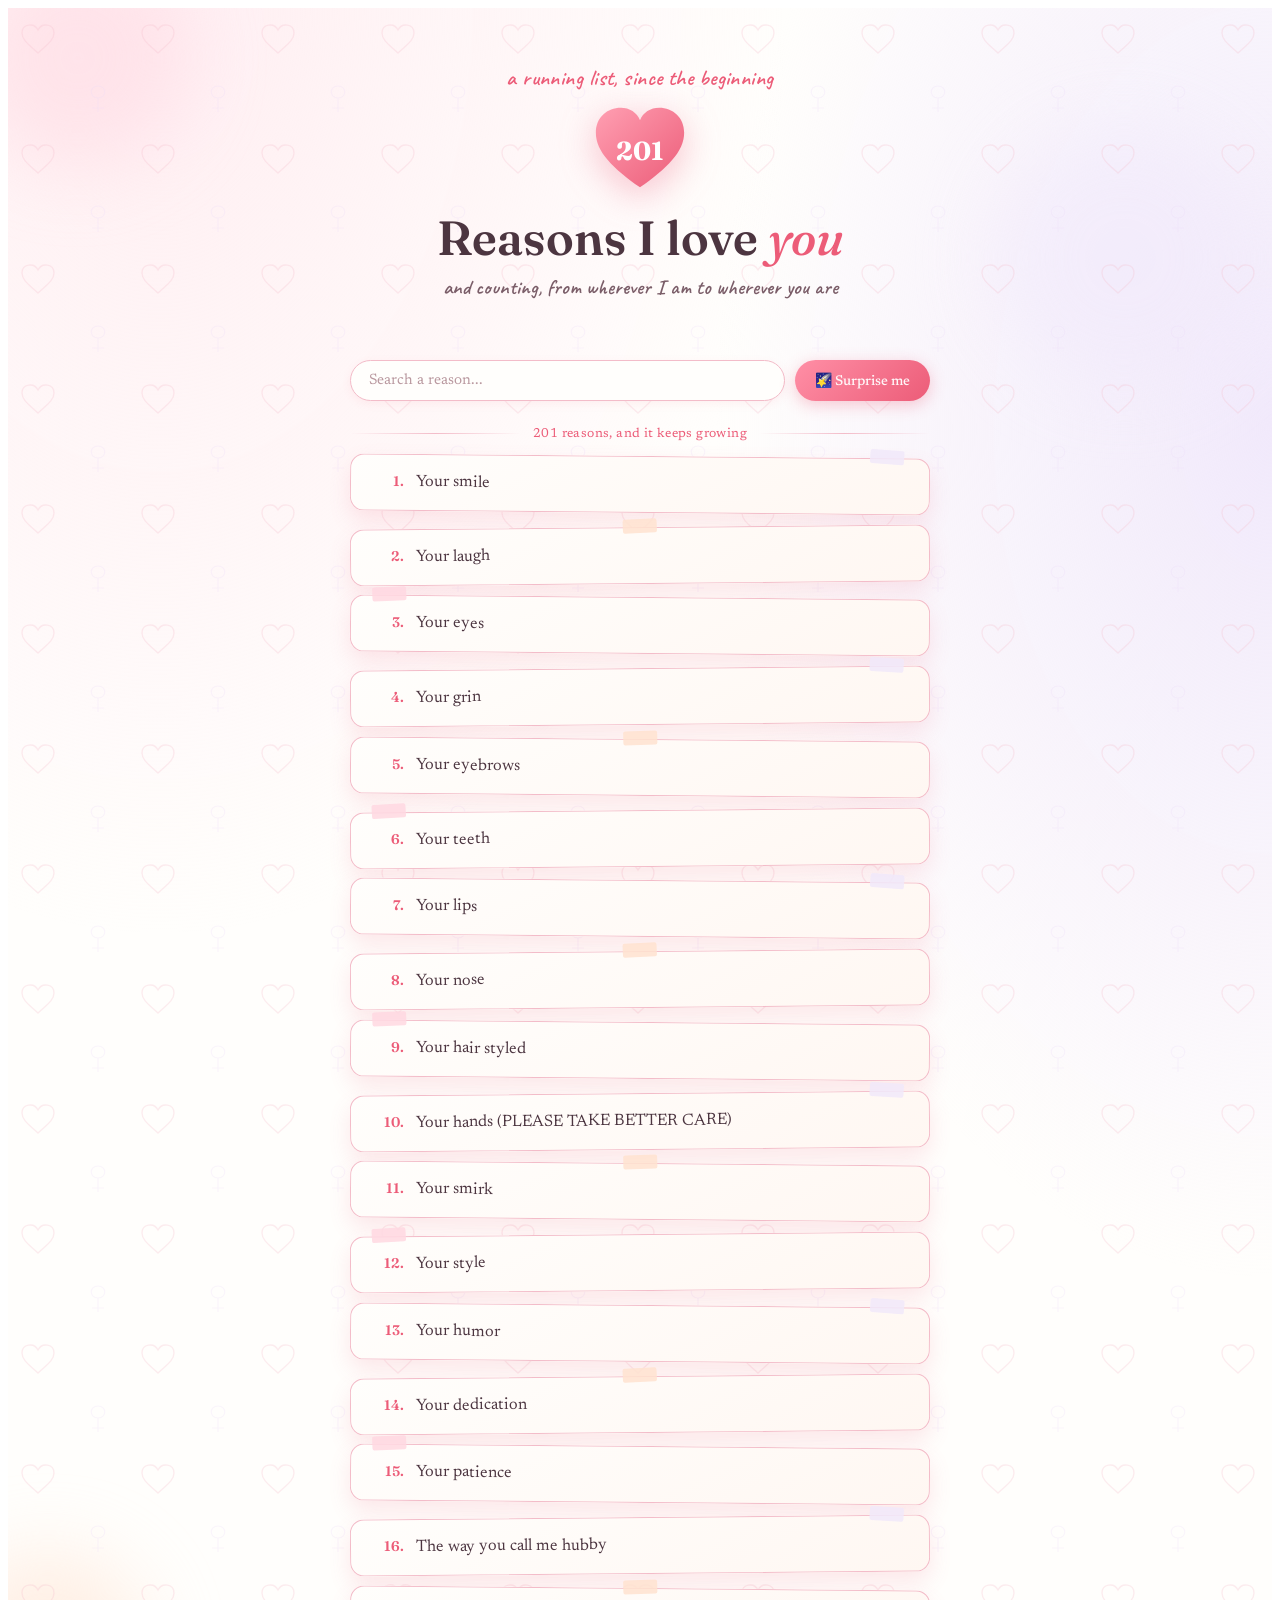
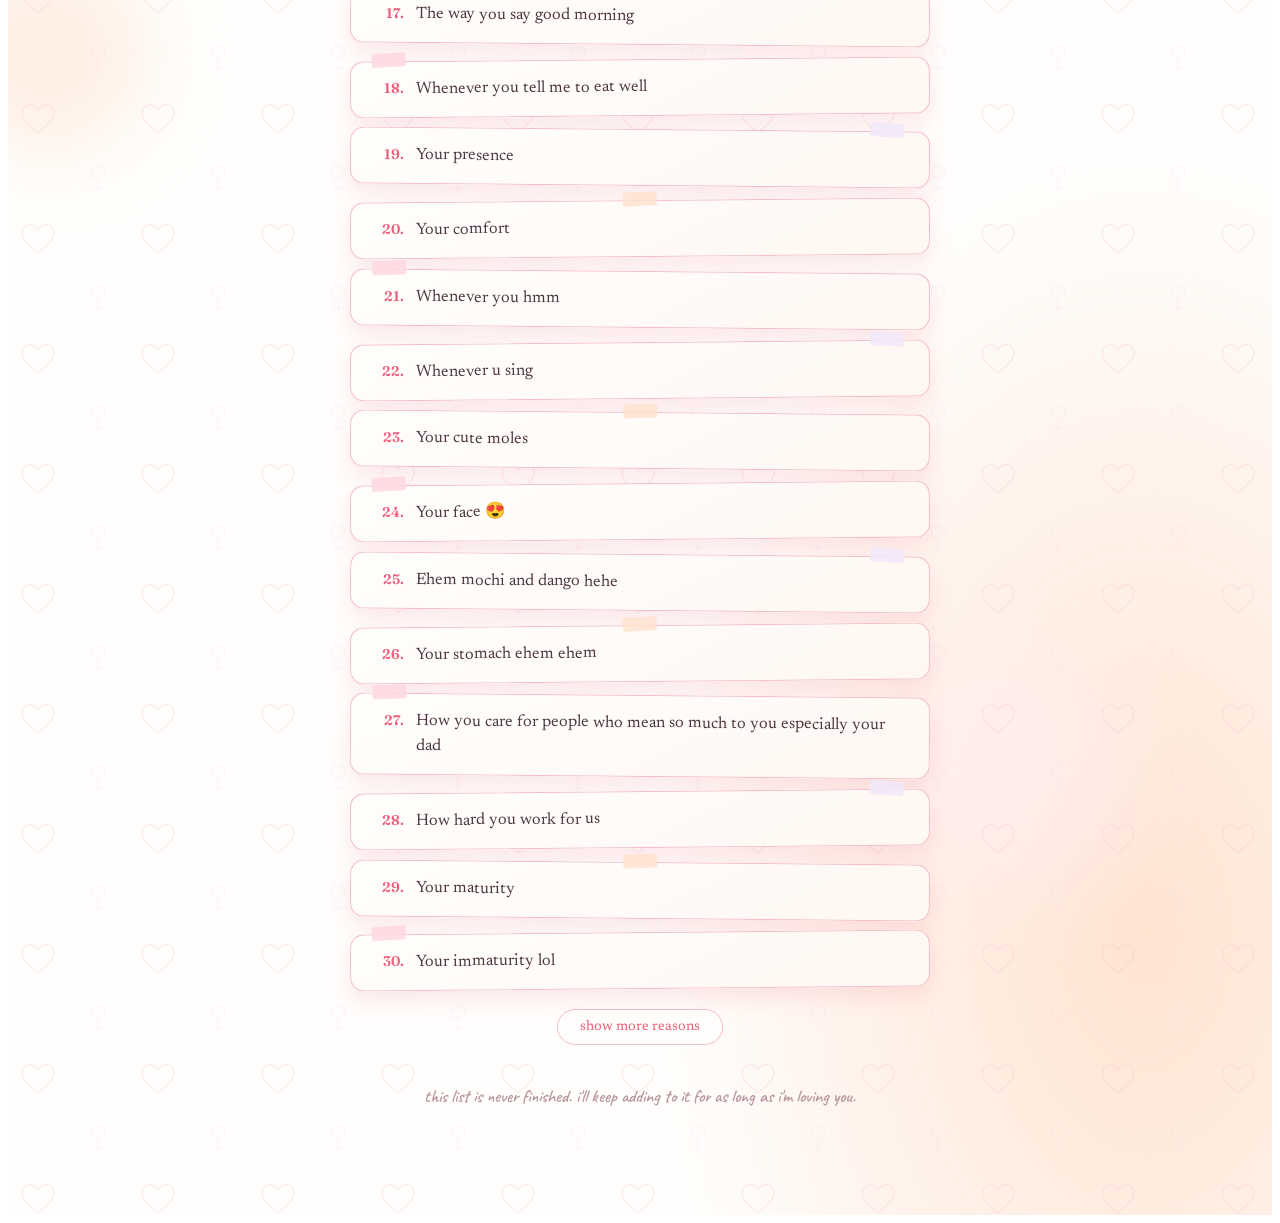
==== commit d7ece33a: "Add files via upload" ====
--- a/index.html
+++ b/index.html
@@ -17,7 +17,6 @@
 
     <link rel="apple-touch-icon" href="icon-192.png">
     <link rel="stylesheet" href="styles.css">
-    <script src="script.js"></script>
 </head>
 
 <body>
@@ -64,22 +63,6 @@
     <p class="dap-footer-note">this list is never finished. i'll keep adding to it for as long as i'm loving you.</p>
   </div>
 
-  <div class="dap-sticker-tray">
-    <button class="dap-sticker-fab" id="dapStickerFab" aria-label="Add sticker" title="Add sticker">🎀</button>
-    <div class="dap-sticker-panel" id="dapStickerPanel" hidden>
-      <div class="dap-sticker-panel-head">
-        <span class="dap-sticker-panel-title">add a sticker</span>
-        <button class="dap-sticker-panel-close" id="dapStickerPanelClose" aria-label="close">×</button>
-      </div>
-      <div class="dap-sticker-options" id="dapStickerOptions"></div>
-      <label class="dap-sticker-upload">
-        📎 upload a PNG
-        <input type="file" accept="image/png,image/jpeg,image/webp" id="dapStickerUpload" hidden />
-      </label>
-      <div class="dap-sticker-hint">drag stickers anywhere · tap one to resize, rotate or delete</div>
-    </div>
-  </div>
-</div>
 <!-- Update Popup -->
 <div id="updatePopup" class="update-popup hidden">
     <div class="update-card">
@@ -98,5 +81,7 @@
 
     </div>
 </div>
+<script src="reasons.js"></script>
+<script src="script.js"></script>
 </body>
 </html>
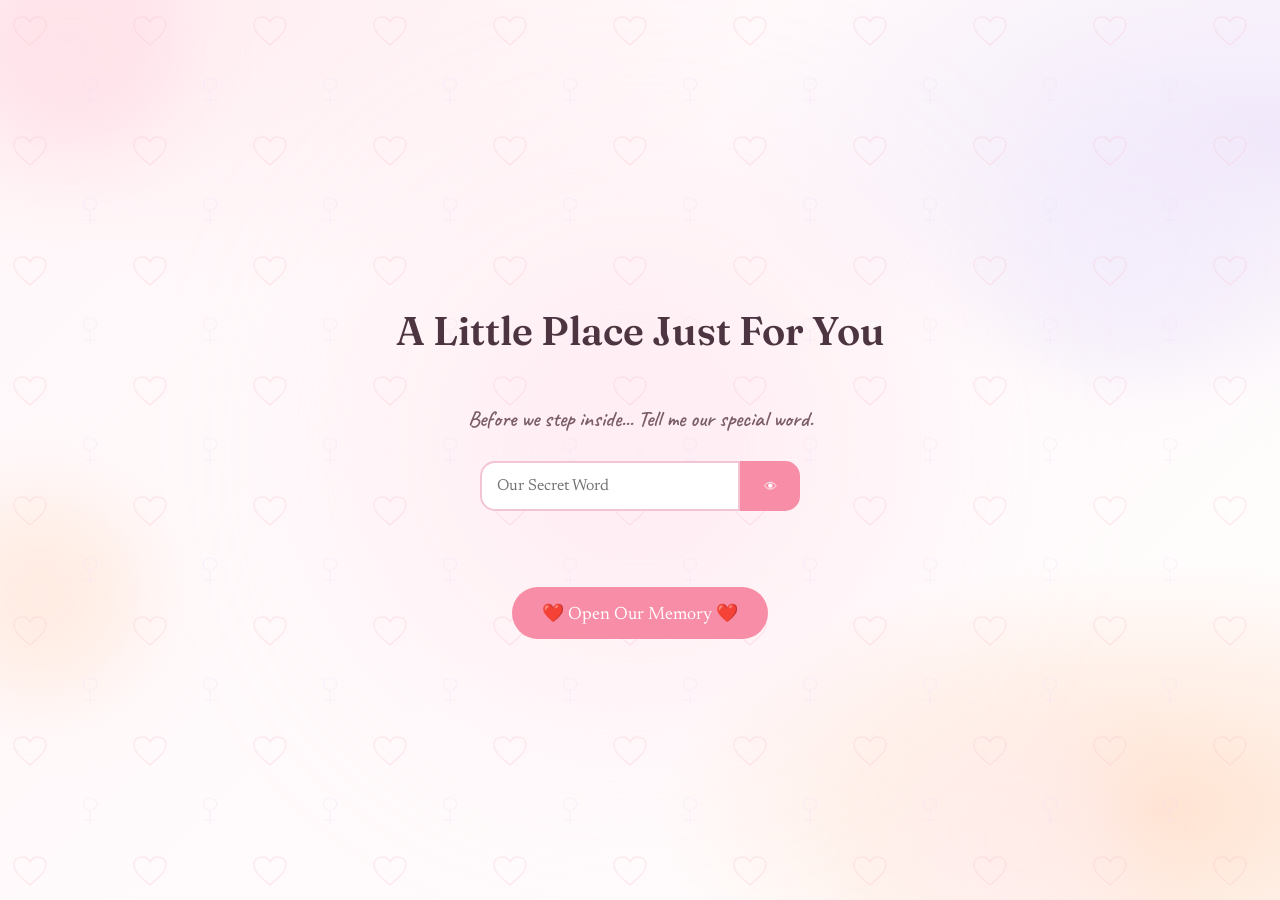
==== commit ccb6aa54: "Add files via upload" ====
--- a/index.html
+++ b/index.html
@@ -1,87 +1,56 @@
 <!DOCTYPE html>
 <html lang="en">
+<head>
+<meta charset="UTF-8">
+<meta name="viewport" content="width=device-width, initial-scale=1.0">
 
-<head>
-    <meta charset="UTF-8">
-    <meta name="viewport" content="width=device-width, initial-scale=1.0">
+<title>A Little Place For You ❤️</title>
 
-    <title>Reasons I Love You ❤️</title>
+<link rel="stylesheet" href="styles.css">
 
-    <link rel="manifest" href="manifest.json">
-
-    <meta name="theme-color" content="#F78DA7">
-
-    <meta name="apple-mobile-web-app-capable" content="yes">
-    <meta name="apple-mobile-web-app-status-bar-style" content="default">
-    <meta name="apple-mobile-web-app-title" content="Love ❤️">
-
-    <link rel="apple-touch-icon" href="icon-192.png">
-    <link rel="stylesheet" href="styles.css">
 </head>
 
-<body>
+<body class="login-page">
 
-<div class="dap-root" id="dapRoot">
-  <div class="dap-blobs" id="dapBlobs"></div>
-  <div class="dap-pattern"></div>
-  <div class="dap-petals" id="dapPetals"></div>
-  <div class="dap-sticker-layer" id="dapStickerLayer"></div>
+<div class="dap-blobs" id="dapBlobs"></div>
+<div class="dap-pattern"></div>
+<div class="dap-petals" id="dapPetals"></div>
+<div class="background-glow"></div>
 
-  <div class="dap-wrap">
+<h1>A Little Place Just For You</h1>
 
-    <div class="dap-hero">
-      <div class="dap-eyebrow">a running list, since the beginning</div>
-      <div class="dap-heart-badge">
-        <svg viewBox="0 0 100 90" xmlns="http://www.w3.org/2000/svg">
-          <defs>
-            <linearGradient id="dapHeartGrad" x1="0" y1="0" x2="1" y2="1">
-              <stop offset="0%" stop-color="#ff9fb2"/>
-              <stop offset="100%" stop-color="#ec5c78"/>
-            </linearGradient>
-          </defs>
-          <path fill="url(#dapHeartGrad)" d="M50 86C22 66 4 49 4 29 4 13 16 3 30 3c9 0 17 5 20 13 3-8 11-13 20-13 14 0 26 10 26 26 0 20-18 37-46 57z"/>
-        </svg>
-        <div class="dap-heart-count" id="dapMoonCount">200</div>
-      </div>
-      <h1 class="dap-title">Reasons I love <em>you</em></h1>
-      <p class="dap-sub">and counting, from wherever I am to wherever you are</p>
-    </div>
+<p class="subtitle">
 
-    <div class="dap-controls">
-      <input class="dap-search" id="dapSearch" type="text" placeholder="Search a reason..." />
-      <button class="dap-shuffle" id="dapShuffle">🌠 Surprise me</button>
-    </div>
+Before we step inside...
 
-    <div id="dapSpotlightHolder"></div>
+Tell me our special word.
 
-    <div class="dap-count-line"><span id="dapCountLine">200 reasons, and it keeps growing</span></div>
+</p>
 
-    <div class="dap-list" id="dapList"></div>
-    <div id="dapEmpty" class="dap-empty" style="display:none;">no reasons match that search — but there are hundreds more below 🤍</div>
-    <button class="dap-more" id="dapMore" style="display:none;">show more reasons</button>
+<div class="password-container">
 
-    <p class="dap-footer-note">this list is never finished. i'll keep adding to it for as long as i'm loving you.</p>
-  </div>
+<input
+id="password"
+type="password"
+placeholder="Our Secret Word">
 
-<!-- Update Popup -->
-<div id="updatePopup" class="update-popup hidden">
-    <div class="update-card">
+<button id="togglePassword">
 
-        <div class="heart">💖</div>
+👁
 
-        <h2>A Little Surprise!</h2>
+</button>
 
-        <p>
-            I've added new reasons why I love you.
-        </p>
+</div>
 
-        <button id="updateBtn">
-            Read Them ❤️
-        </button>
+<p id="error"></p>
 
-    </div>
-</div>
-<script src="reasons.js"></script>
-<script src="script.js"></script>
+<button id="unlock">
+
+❤️ Open Our Memory ❤️
+
+</button>
+
+<script src="login.js"></script>
+
 </body>
 </html>
--- a/styles.css
+++ b/styles.css
@@ -1,4 +1,21 @@
 @import url('https://fonts.googleapis.com/css2?family=Fraunces:opsz,wght@9..144,300;9..144,500;9..144,600;9..144,700&family=Newsreader:ital,wght@0,400;0,500;1,400&family=Caveat:wght@500;600;700&display=swap');
+
+:root {
+  --white: #fffefc;
+  --cream: #fff7f2;
+  --blush: #ffeef2;
+  --blush-mid: #ffd9e2;
+  --lavender: #f1e9fb;
+  --peach: #ffe3d1;
+  --pink: #ff8fa6;
+  --pink-deep: #ec5c78;
+  --rose-line: #f3bcc9;
+  --gold: #eec583;
+  --gold-soft: #f6dcae;
+  --ink: #4c3540;
+  --ink-soft: #7a5d68;
+  --muted: #b9989f;
+}
 
 .dap-root {
   --white: #fffefc;
@@ -627,4 +644,364 @@
 
 }
 
+}
+/* ---------- LOGIN PAGE ---------- */
+
+.login-page{
+
+margin:0;
+
+min-height:100vh;
+
+display:flex;
+
+flex-direction:column;
+
+justify-content:center;
+
+align-items:center;
+
+background:
+  radial-gradient(ellipse 90% 60% at 12% 0%, var(--blush) 0%, transparent 55%),
+  radial-gradient(ellipse 80% 55% at 100% 15%, var(--lavender) 0%, transparent 55%),
+  radial-gradient(ellipse 70% 50% at 90% 90%, var(--peach) 0%, transparent 55%),
+  linear-gradient(135deg,#fff7f9,#fffdfd);
+
+font-family: 'Newsreader', serif;
+
+color: var(--ink);
+
+position: relative;
+
+overflow:hidden;
+
+}
+
+.login-page .dap-blobs,
+.login-page .dap-petals,
+.login-page .dap-pattern {
+  position: fixed;
+  inset: 0;
+  overflow: hidden;
+  pointer-events: none;
+  z-index: 0;
+}
+
+.login-page .dap-blob {
+  position: absolute;
+  border-radius: 50%;
+  filter: blur(38px);
+  opacity: 0.55;
+  animation: dapDrift 16s ease-in-out infinite;
+}
+@keyframes dapDrift {
+  0%, 100% { transform: translate(0, 0) scale(1); }
+  50% { transform: translate(14px, -18px) scale(1.08); }
+}
+
+.login-page .dap-petal {
+  position: absolute;
+  bottom: -30px;
+  opacity: 0;
+}
+@media (prefers-reduced-motion: no-preference) {
+  .login-page .dap-petal { animation: dapFloat linear infinite; }
+}
+@keyframes dapFloat {
+  0% { transform: translateY(0) translateX(0) rotate(0deg); opacity: 0; }
+  10% { opacity: 0.7; }
+  50% { transform: translateY(-52vh) translateX(var(--dap-drift, 20px)) rotate(180deg); }
+  90% { opacity: 0.5; }
+  100% { transform: translateY(-100vh) translateX(0) rotate(360deg); opacity: 0; }
+}
+
+.background-glow{
+
+position:fixed;
+
+width:500px;
+
+height:500px;
+
+background:#ffd6e5;
+
+filter:blur(120px);
+
+opacity:.35;
+
+border-radius:50%;
+
+z-index:-1;
+
+animation: dapGlowPulse 7s ease-in-out infinite;
+
+}
+
+@keyframes dapGlowPulse {
+  0%, 100% { opacity: 0.28; transform: scale(1); }
+  50% { opacity: 0.42; transform: scale(1.12); }
+}
+
+.polaroid{
+
+background:white;
+
+padding:18px 18px 50px;
+
+border-radius:8px;
+
+box-shadow:0 20px 50px rgba(0,0,0,.15);
+
+transform:rotate(-2deg);
+
+transition:1s;
+
+position: relative;
+
+z-index: 1;
+
+}
+
+.photo{
+
+width:280px;
+
+height:300px;
+
+background:#eee;
+
+overflow:hidden;
+
+display:flex;
+
+justify-content:center;
+
+align-items:center;
+
+}
+
+.photo img{
+
+width:100%;
+
+height:100%;
+
+object-fit:cover;
+
+}
+
+.placeholder{
+
+display:none;
+
+flex-direction:column;
+
+justify-content:center;
+
+align-items:center;
+
+width:100%;
+
+height:100%;
+
+font-size:55px;
+
+color:#888;
+
+gap:15px;
+
+}
+
+.placeholder span{
+
+font-family: 'Newsreader', serif;
+
+font-size:20px;
+
+}
+
+.caption{
+
+margin-top:20px;
+
+text-align:center;
+
+font-family: 'Fraunces', serif;
+
+font-style:italic;
+
+font-weight: 500;
+
+color: var(--ink);
+
+}
+
+.login-page h1{
+
+margin-top:45px;
+
+font-family: 'Fraunces', serif;
+
+font-optical-sizing: auto;
+
+font-weight: 600;
+
+font-size: clamp(28px, 7vw, 40px);
+
+color: var(--ink);
+
+position: relative;
+
+z-index: 1;
+
+text-align: center;
+
+}
+
+.subtitle{
+
+text-align:center;
+
+font-family: 'Caveat', cursive;
+
+font-weight: 600;
+
+font-size: 22px;
+
+line-height:1.5;
+
+color: var(--ink-soft);
+
+margin-bottom:25px;
+
+position: relative;
+
+z-index: 1;
+
+}
+
+.password-container{
+
+display:flex;
+
+width:320px;
+
+position: relative;
+
+z-index: 1;
+
+}
+
+.password-container input{
+
+flex:1;
+
+padding:15px;
+
+border-radius:15px 0 0 15px;
+
+border:2px solid #f3c4d4;
+
+outline:none;
+
+font-family: 'Newsreader', serif;
+
+font-size:16px;
+
+}
+
+.password-container button{
+
+width:60px;
+
+border:none;
+
+background:#f78da7;
+
+color:white;
+
+border-radius:0 15px 15px 0;
+
+cursor:pointer;
+
+}
+
+#unlock{
+
+margin-top:25px;
+
+padding:15px 30px;
+
+border:none;
+
+background:#f78da7;
+
+color:white;
+
+font-family: 'Newsreader', serif;
+
+font-size:18px;
+
+border-radius:30px;
+
+cursor:pointer;
+
+transition:.3s;
+
+position: relative;
+
+z-index: 1;
+
+}
+
+#unlock:hover{
+
+transform:translateY(-2px);
+
+}
+
+#error{
+
+height:20px;
+
+font-family: 'Newsreader', serif;
+
+color:#d44;
+
+margin-top:15px;
+
+position: relative;
+
+z-index: 1;
+
+}
+
+.opening .polaroid{
+
+transform:scale(8);
+
+opacity:0;
+
+}
+
+.opening{
+
+transition:1s;
+
+background:#ffd9e8;
+
+}
+
+.shake{
+
+animation:shake .4s;
+
+}
+
+@keyframes shake{
+
+25%{transform:translateX(-8px);}
+50%{transform:translateX(8px);}
+75%{transform:translateX(-8px);}
+
 }
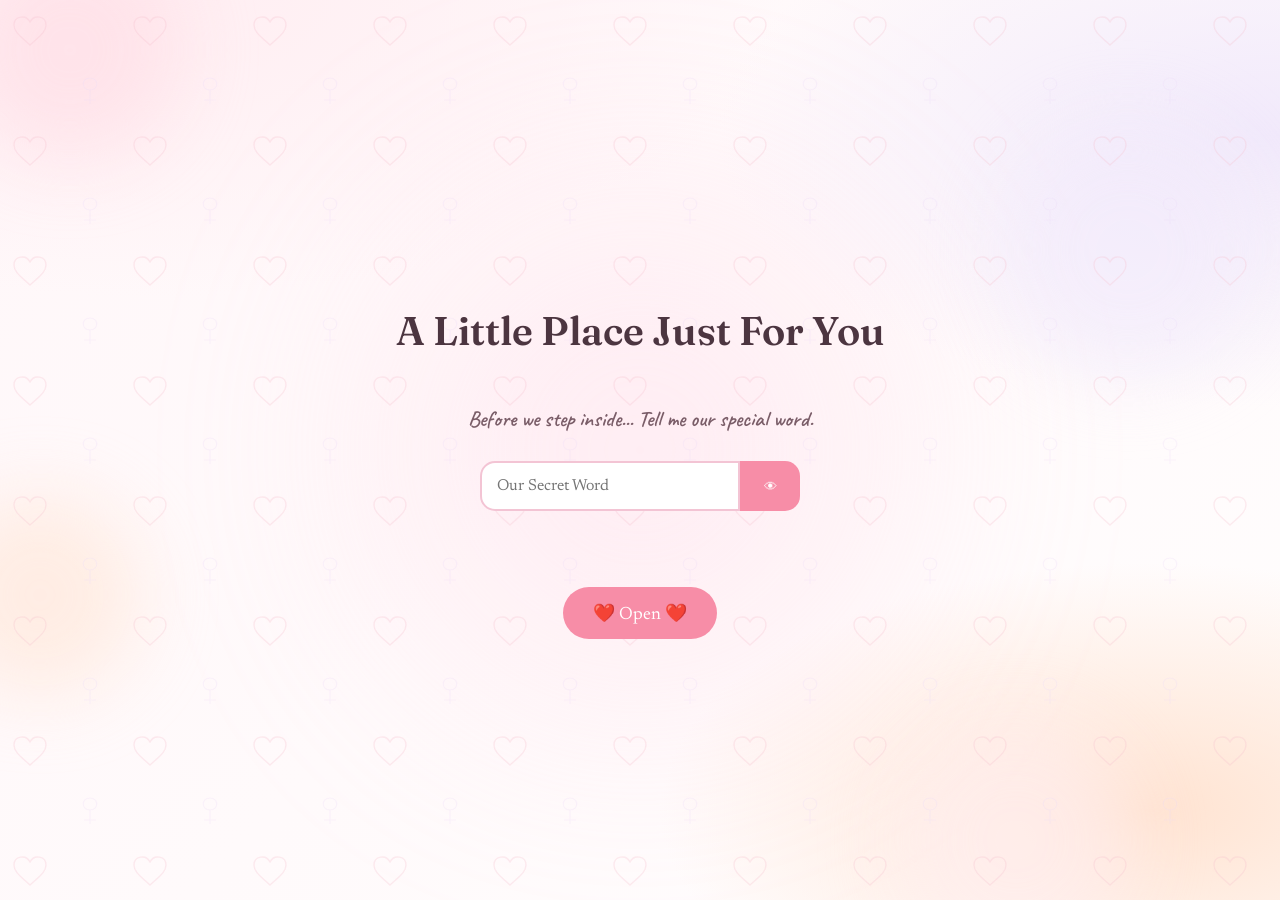
==== commit e32178d9: "Add files via upload" ====
--- a/index.html
+++ b/index.html
@@ -46,7 +46,7 @@
 
 <button id="unlock">
 
-❤️ Open Our Memory ❤️
+❤️ Open ❤️
 
 </button>
 
